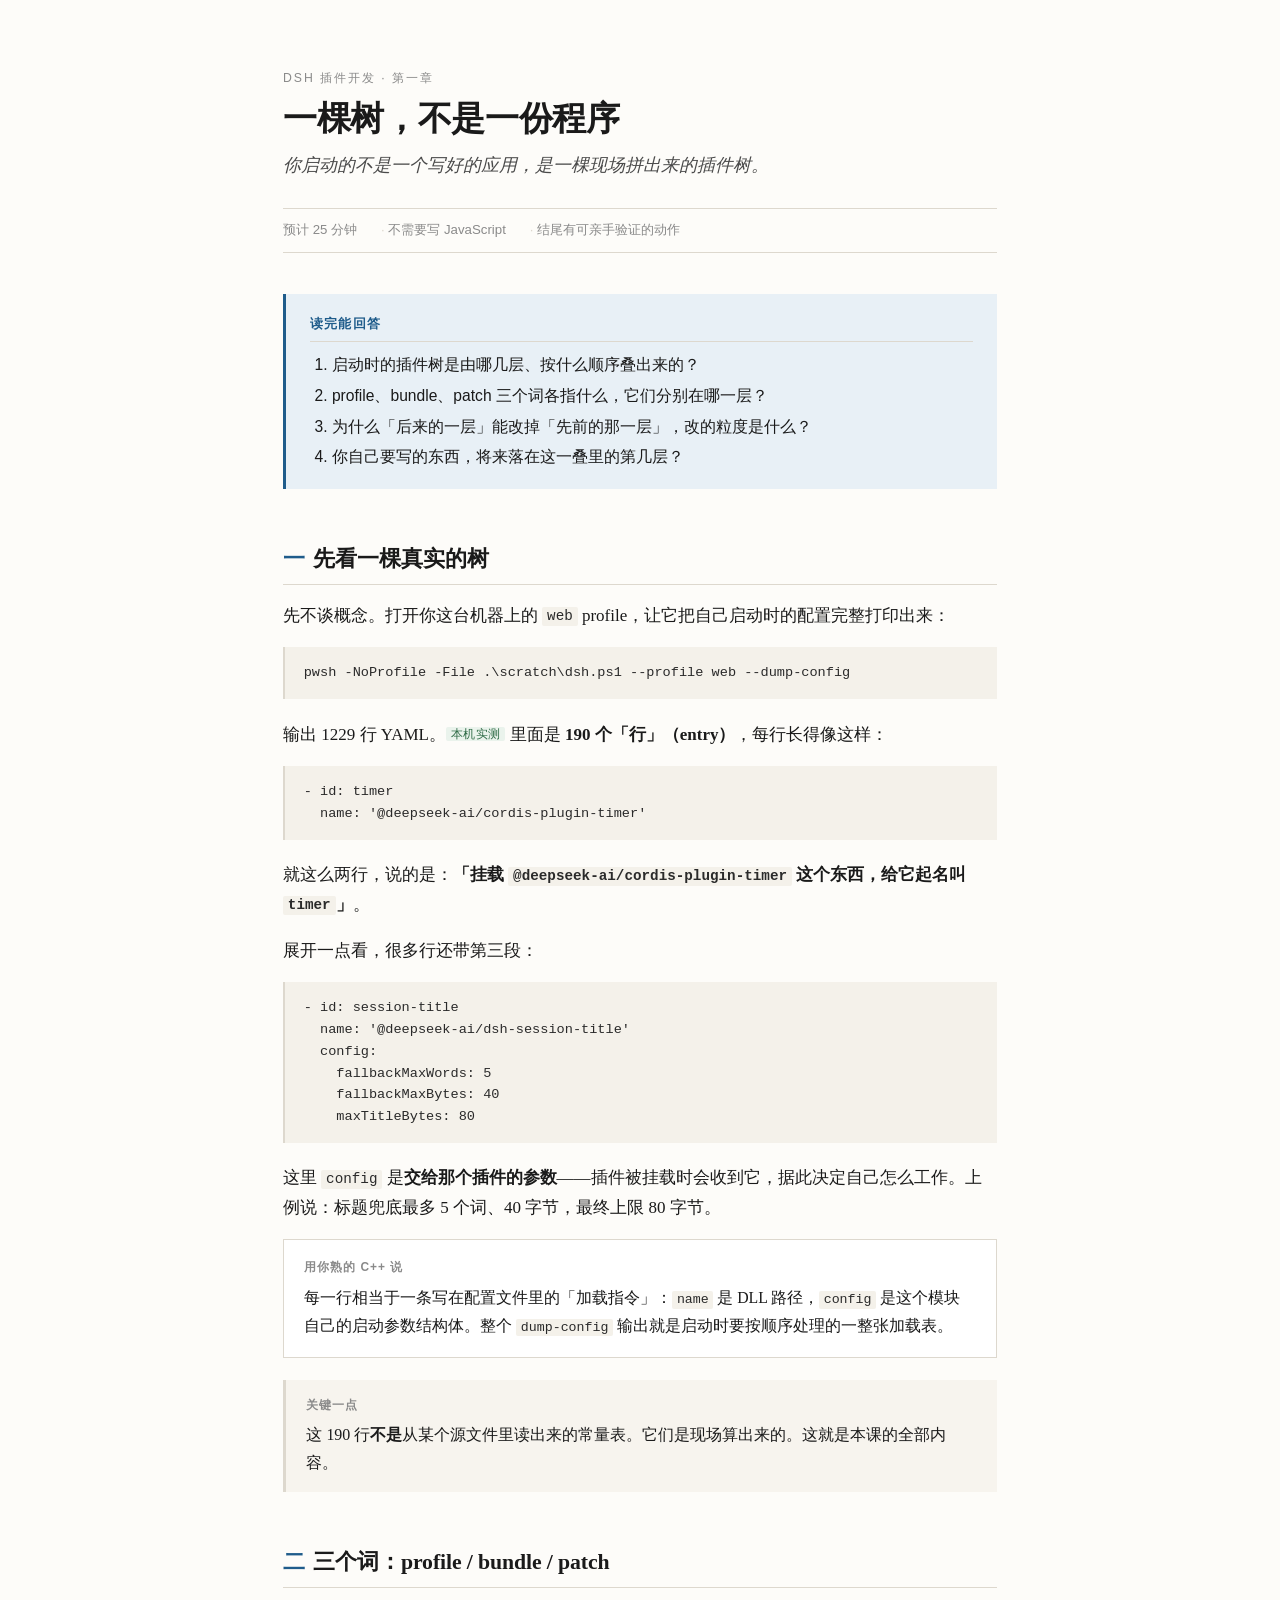
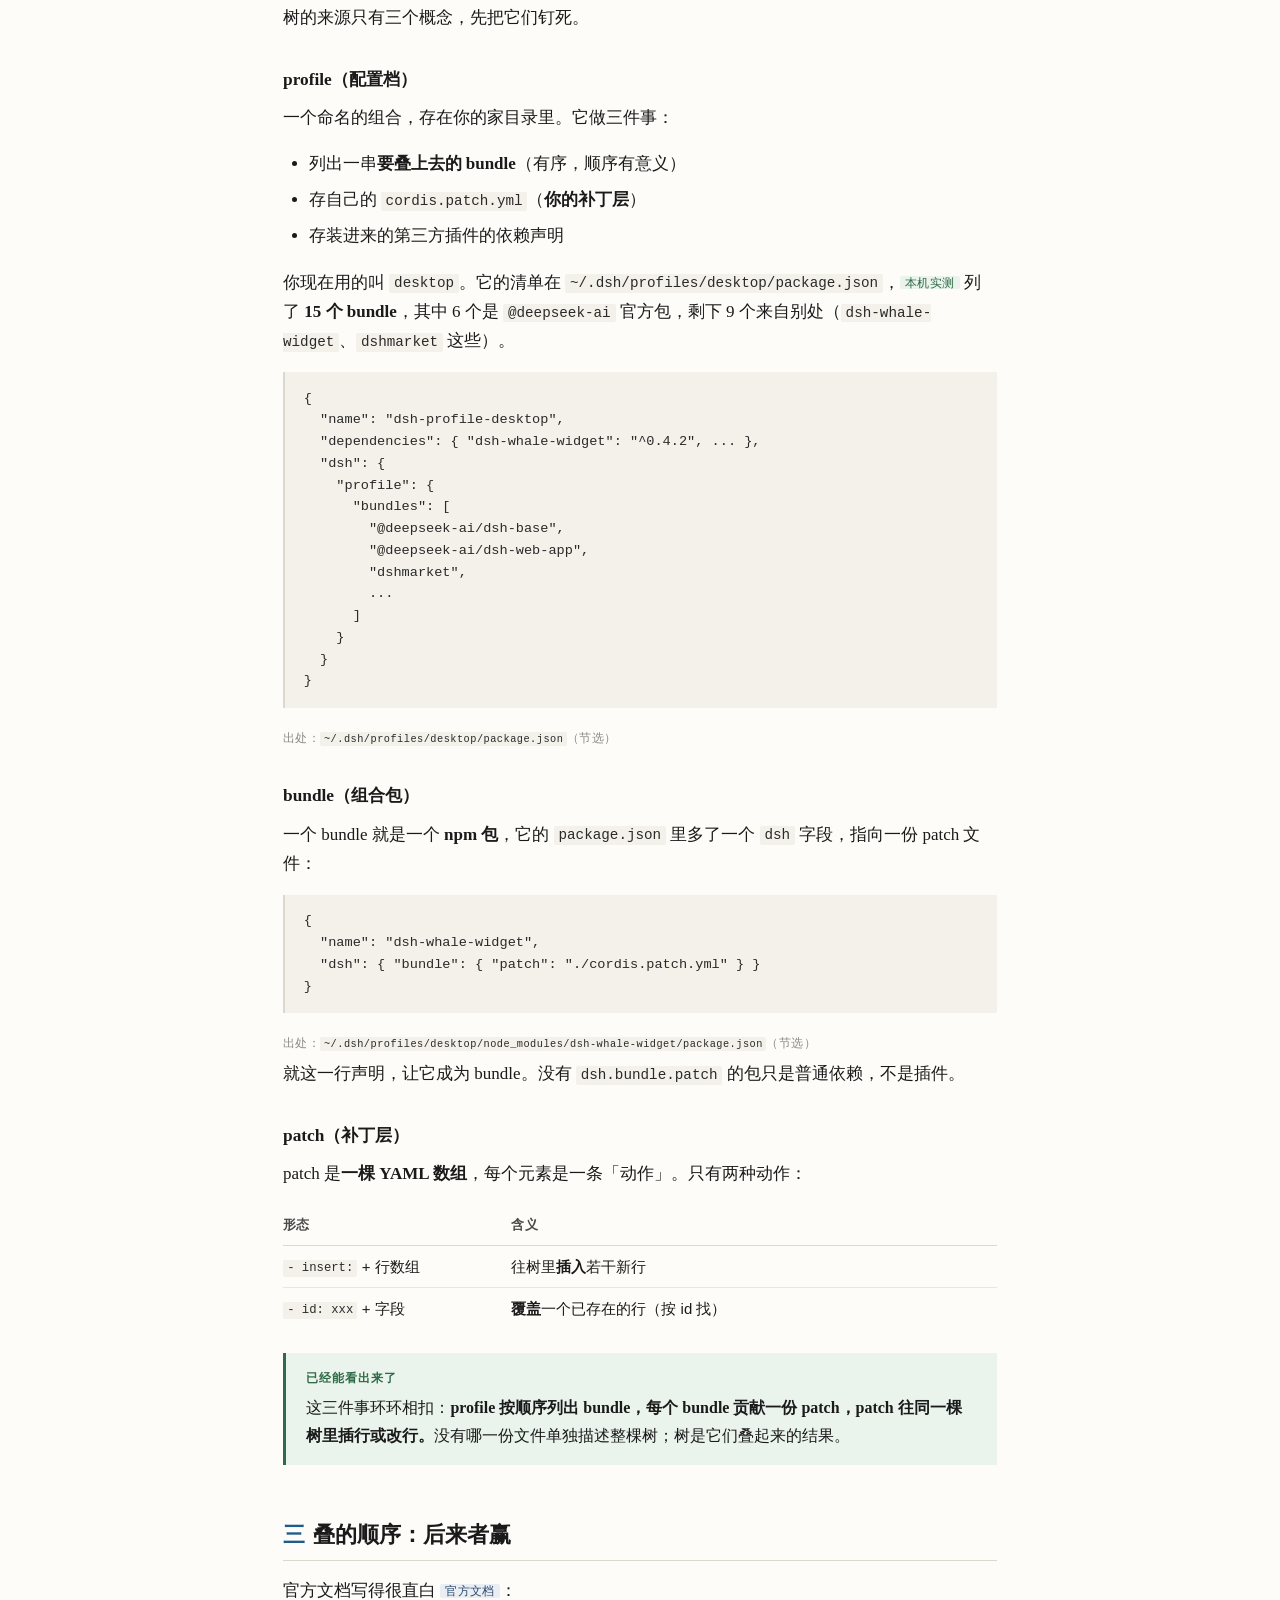
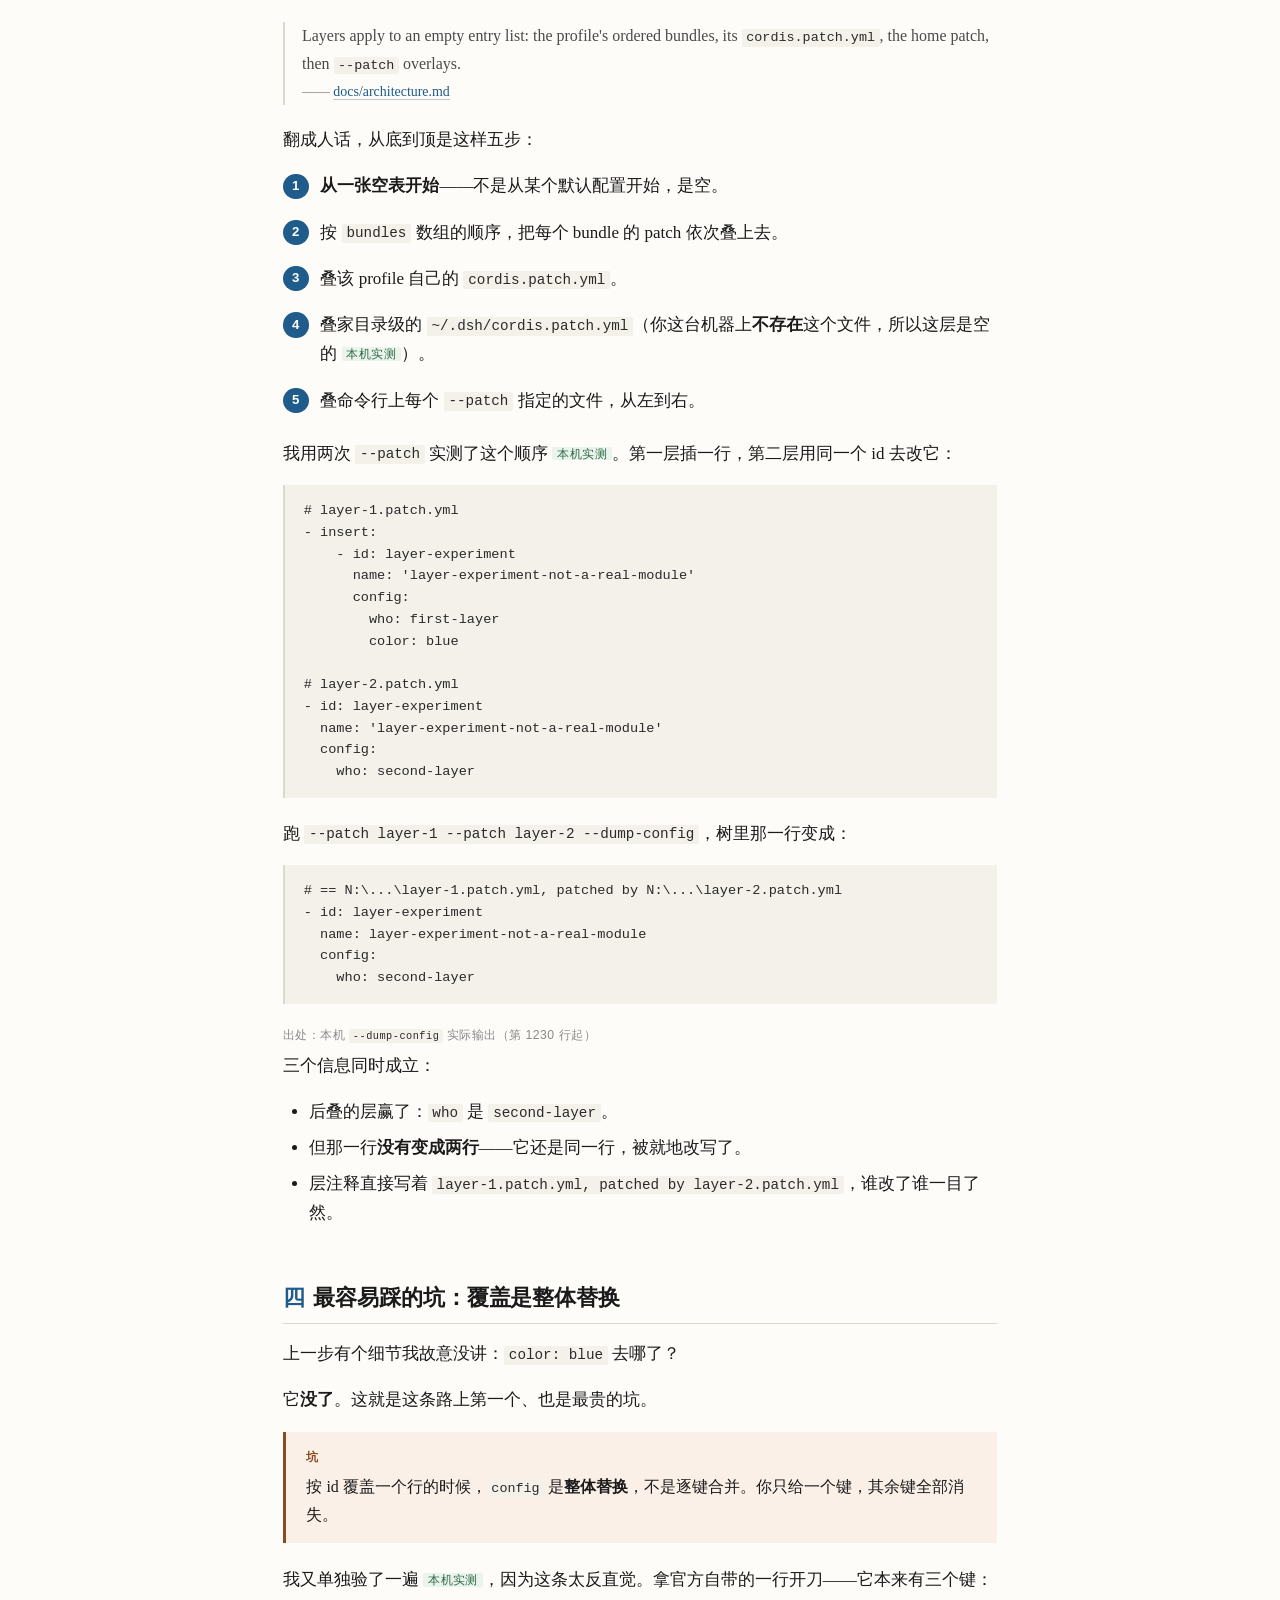
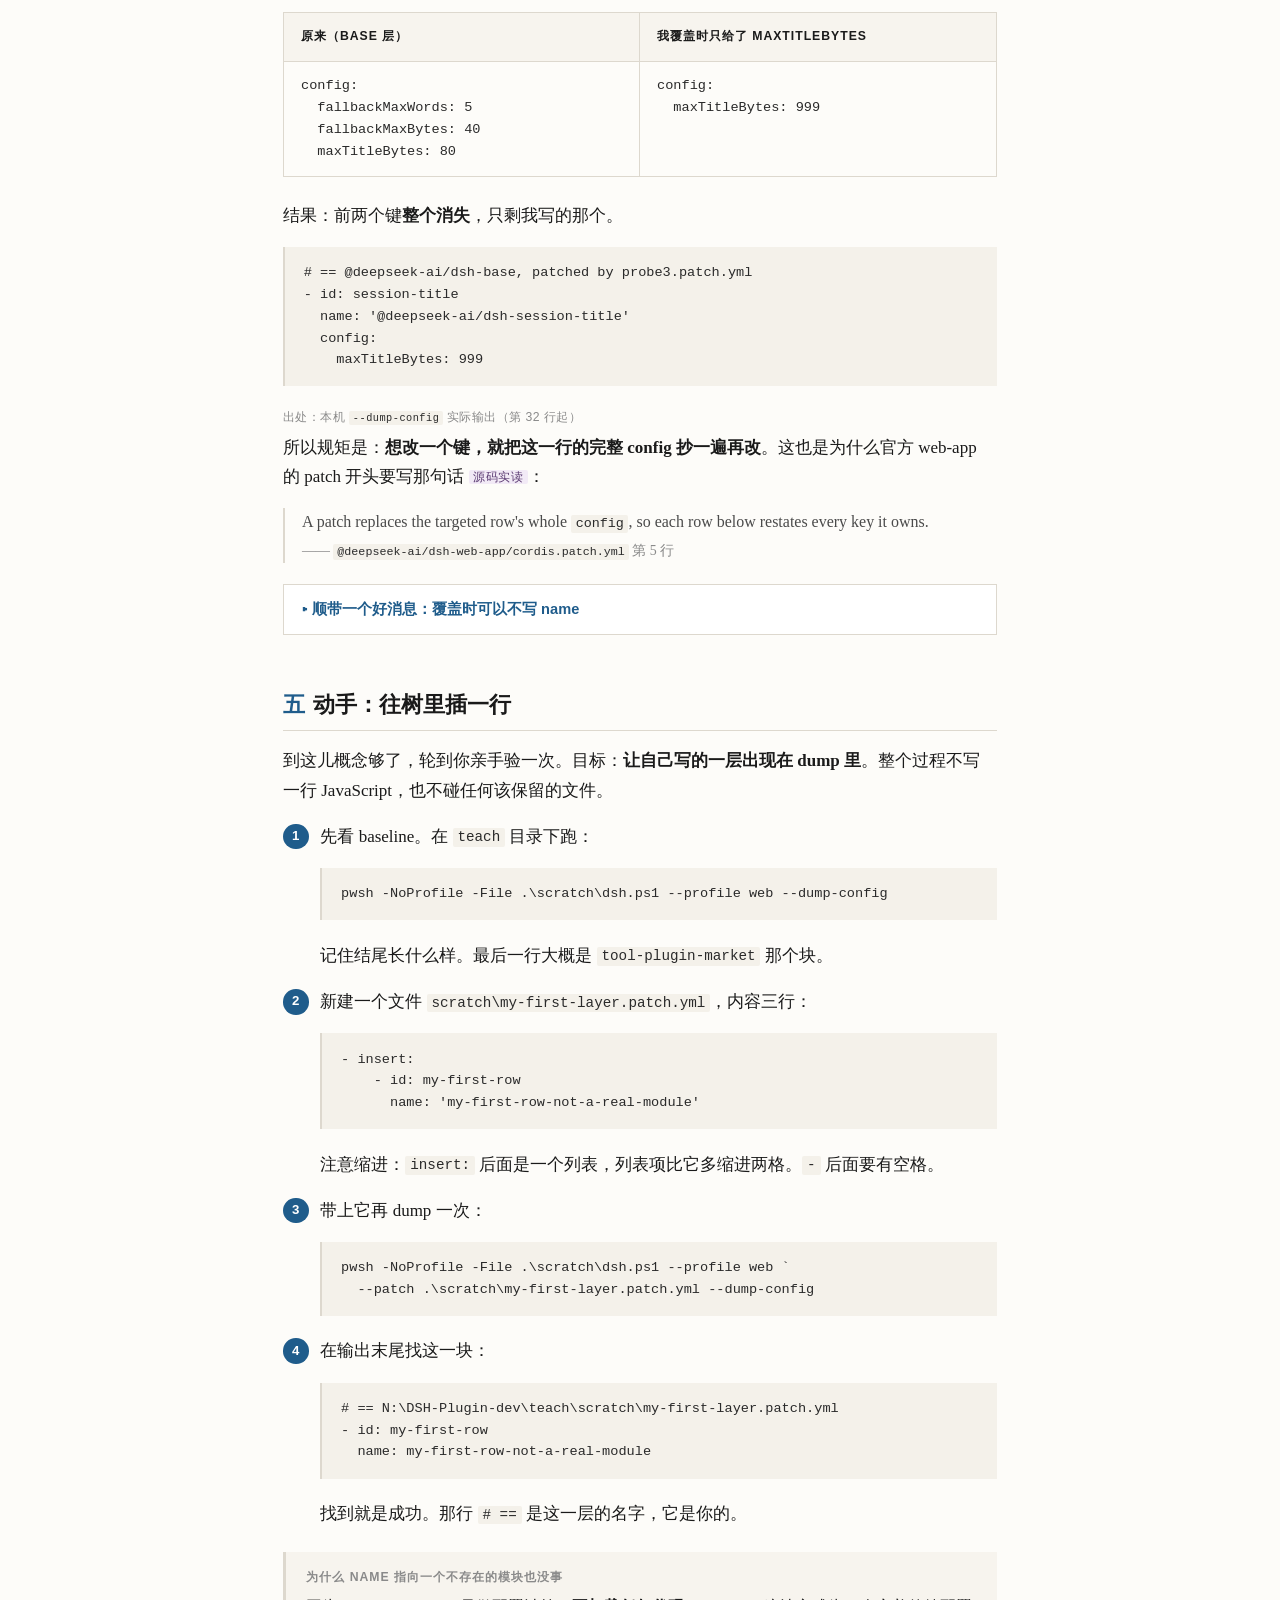
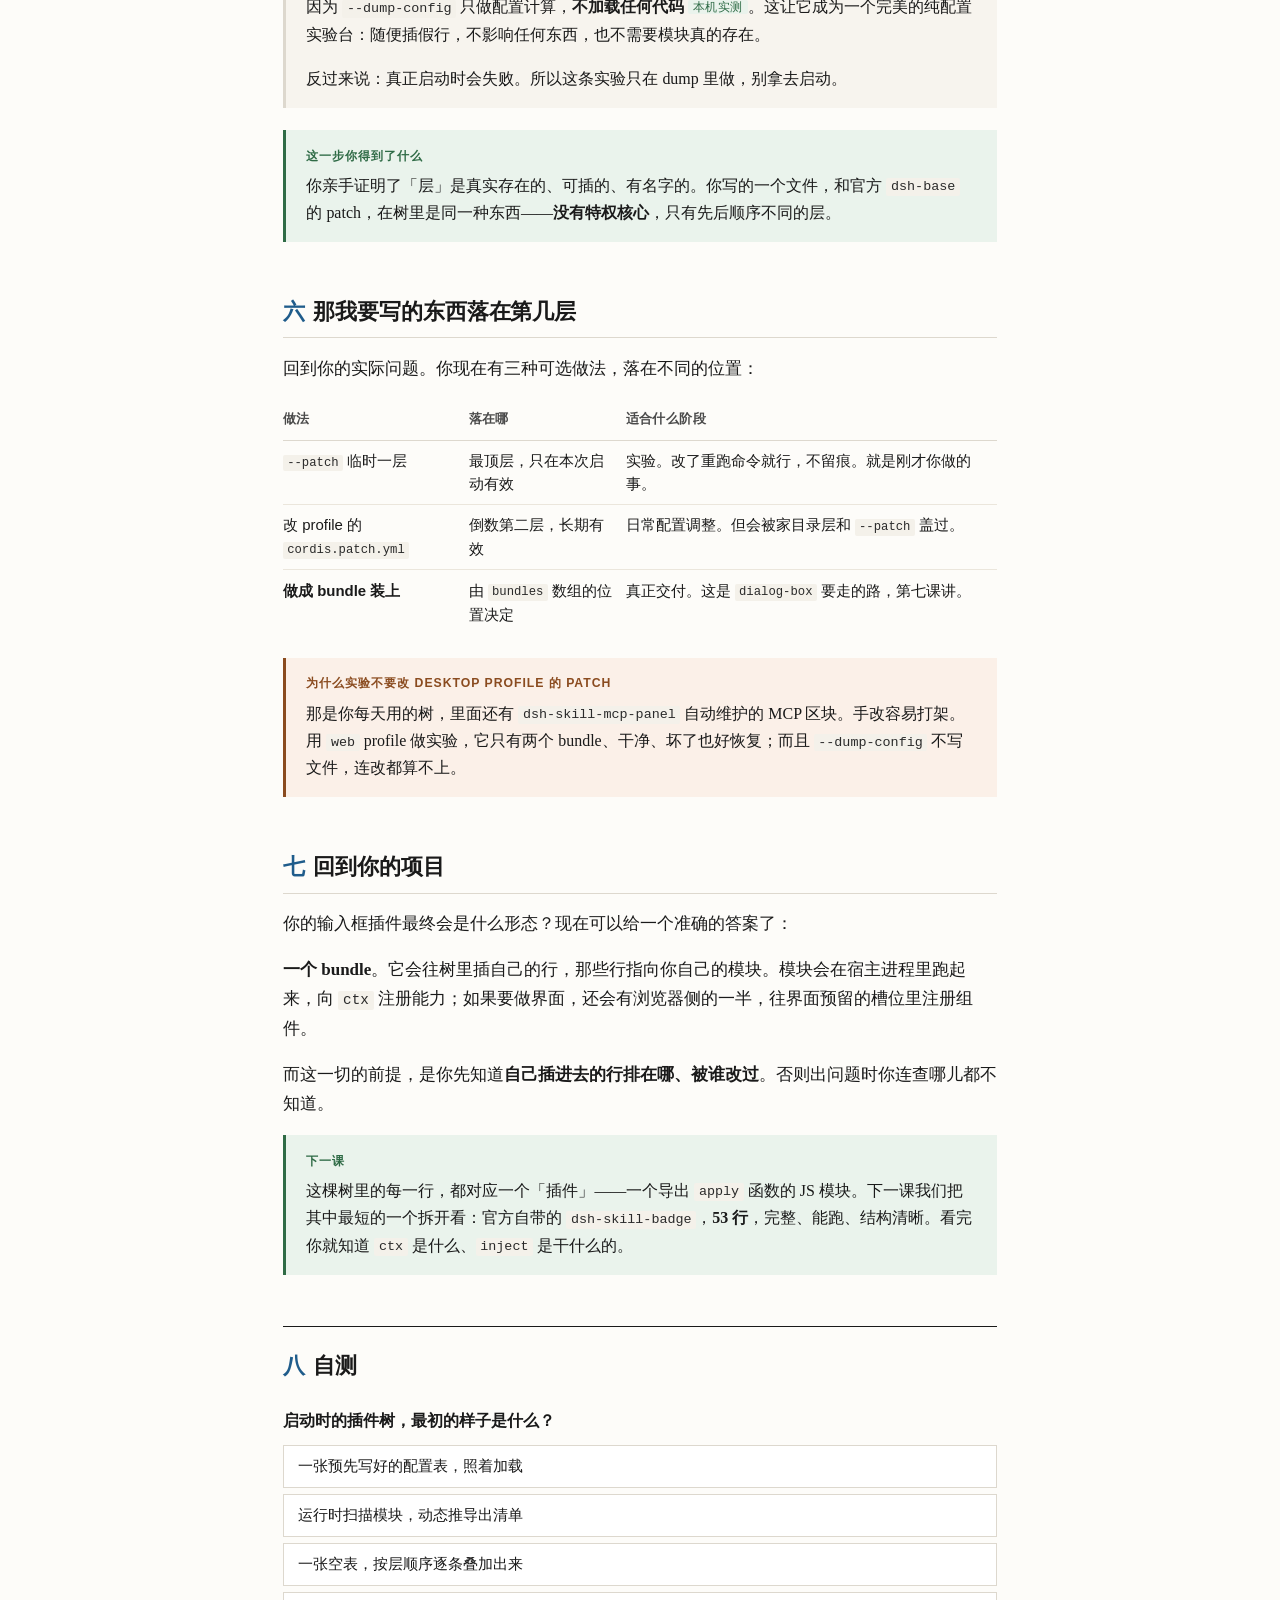
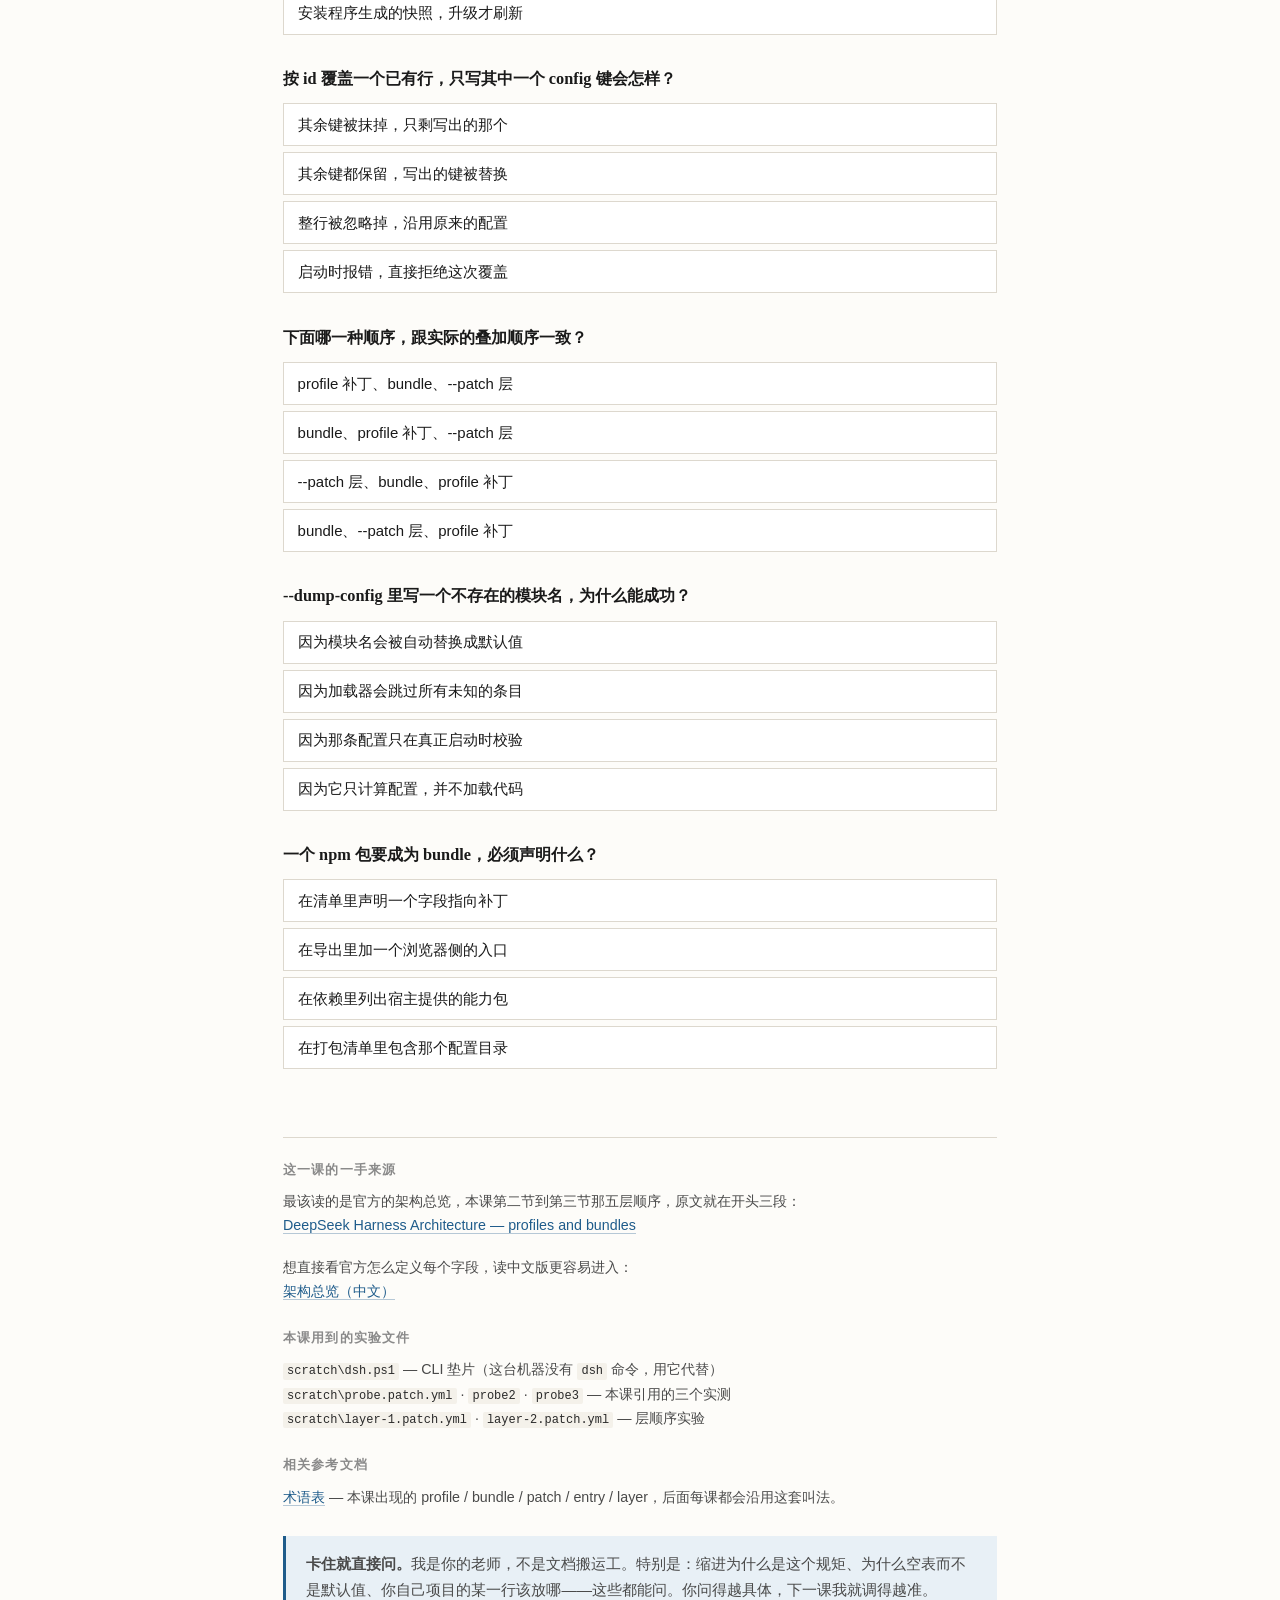
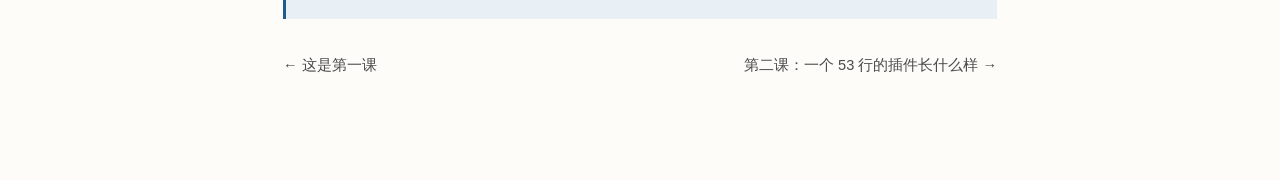
==== lessons/0001-a-tree-not-a-program.html @ 77bff96b "[初始化]: 建立 DSH 插件开发教学课件仓库 - 具体改动 1: 添加课程总览 index.html 与第一课 lessons/0001-a-tree-not-a-program.html - 具" ====
<!DOCTYPE html>
<html lang="zh-CN">
<head>
<meta charset="UTF-8">
<meta name="viewport" content="width=device-width, initial-scale=1.0">
<title>第一课 · 一棵树，不是一份程序</title>
<link rel="stylesheet" href="../assets/course.css">
</head>
<body>

<div class="course-mark">DSH 插件开发 · 第一章</div>
<h1>一棵树，不是一份程序</h1>
<p class="subtitle">你启动的不是一个写好的应用，是一棵现场拼出来的插件树。</p>

<div class="meta-strip">
  <span>预计 25 分钟</span>
  <span>不需要写 JavaScript</span>
  <span>结尾有可亲手验证的动作</span>
</div>

<div class="objectives">
  <h2>读完能回答</h2>
  <ol>
    <li>启动时的插件树是由哪几层、按什么顺序叠出来的？</li>
    <li>profile、bundle、patch 三个词各指什么，它们分别在哪一层？</li>
    <li>为什么「后来的一层」能改掉「先前的那一层」，改的粒度是什么？</li>
    <li>你自己要写的东西，将来落在这一叠里的第几层？</li>
  </ol>
</div>

<h2><span class="num">一</span>先看一棵真实的树</h2>

<p>先不谈概念。打开你这台机器上的 <code>web</code> profile，让它把自己启动时的配置完整打印出来：</p>

<pre><code>pwsh -NoProfile -File .\scratch\dsh.ps1 --profile web --dump-config</code></pre>

<p>输出 1229 行 YAML。<span class="tag tag-test">本机实测</span> 里面是 <strong>190 个「行」（entry）</strong>，每行长得像这样：</p>

<pre><code>- id: timer
  name: '@deepseek-ai/cordis-plugin-timer'</code></pre>

<p>就这么两行，说的是：<strong>「挂载 <code>@deepseek-ai/cordis-plugin-timer</code> 这个东西，给它起名叫 <code>timer</code>」</strong>。</p>

<p>展开一点看，很多行还带第三段：</p>

<pre><code>- id: session-title
  name: '@deepseek-ai/dsh-session-title'
  config:
    fallbackMaxWords: 5
    fallbackMaxBytes: 40
    maxTitleBytes: 80</code></pre>

<p>这里 <code>config</code> 是<strong>交给那个插件的参数</strong>——插件被挂载时会收到它，据此决定自己怎么工作。上例说：标题兜底最多 5 个词、40 字节，最终上限 80 字节。</p>

<div class="analogy">
  <span class="label">用你熟的 C++ 说</span>
  <p>每一行相当于一条写在配置文件里的「加载指令」：<code>name</code> 是 DLL 路径，<code>config</code> 是这个模块自己的启动参数结构体。整个 <code>dump-config</code> 输出就是启动时要按顺序处理的一整张加载表。</p>
</div>

<div class="note">
  <span class="label">关键一点</span>
  <p>这 190 行<strong>不是</strong>从某个源文件里读出来的常量表。它们是现场算出来的。这就是本课的全部内容。</p>
</div>

<h2><span class="num">二</span>三个词：profile / bundle / patch</h2>

<p>树的来源只有三个概念，先把它们钉死。</p>

<h3>profile（配置档）</h3>

<p>一个命名的组合，存在你的家目录里。它做三件事：</p>
<ul>
  <li>列出一串<strong>要叠上去的 bundle</strong>（有序，顺序有意义）</li>
  <li>存自己的 <code>cordis.patch.yml</code>（<strong>你的补丁层</strong>）</li>
  <li>存装进来的第三方插件的依赖声明</li>
</ul>

<p>你现在用的叫 <code>desktop</code>。它的清单在 <code>~/.dsh/profiles/desktop/package.json</code>，<span class="tag tag-test">本机实测</span> 列了 <strong>15 个 bundle</strong>，其中 6 个是 <code>@deepseek-ai</code> 官方包，剩下 9 个来自别处（<code>dsh-whale-widget</code>、<code>dshmarket</code> 这些）。</p>

<pre><code>{
  "name": "dsh-profile-desktop",
  "dependencies": { "dsh-whale-widget": "^0.4.2", ... },
  "dsh": {
    "profile": {
      "bundles": [
        "@deepseek-ai/dsh-base",
        "@deepseek-ai/dsh-web-app",
        "dshmarket",
        ...
      ]
    }
  }
}</code></pre>

<p class="code-label">出处：<code>~/.dsh/profiles/desktop/package.json</code>（节选）</p>

<h3>bundle（组合包）</h3>

<p>一个 bundle 就是一个 <strong>npm 包</strong>，它的 <code>package.json</code> 里多了一个 <code>dsh</code> 字段，指向一份 patch 文件：</p>

<pre><code>{
  "name": "dsh-whale-widget",
  "dsh": { "bundle": { "patch": "./cordis.patch.yml" } }
}</code></pre>

<p class="code-label">出处：<code>~/.dsh/profiles/desktop/node_modules/dsh-whale-widget/package.json</code>（节选）</p>

<p>就这一行声明，让它成为 bundle。没有 <code>dsh.bundle.patch</code> 的包只是普通依赖，不是插件。</p>

<h3>patch（补丁层）</h3>

<p>patch 是<strong>一棵 YAML 数组</strong>，每个元素是一条「动作」。只有两种动作：</p>

<table>
  <thead>
    <tr><th style="width:32%">形态</th><th>含义</th></tr>
  </thead>
  <tbody>
    <tr><td><code>- insert:</code> + 行数组</td><td>往树里<strong>插入</strong>若干新行</td></tr>
    <tr><td><code>- id: xxx</code> + 字段</td><td><strong>覆盖</strong>一个已存在的行（按 id 找）</td></tr>
  </tbody>
</table>

<div class="win">
  <span class="label">已经能看出来了</span>
  <p>这三件事环环相扣：<strong>profile 按顺序列出 bundle，每个 bundle 贡献一份 patch，patch 往同一棵树里插行或改行。</strong>没有哪一份文件单独描述整棵树；树是它们叠起来的结果。</p>
</div>

<h2><span class="num">三</span>叠的顺序：后来者赢</h2>

<p>官方文档写得很直白 <span class="tag tag-doc">官方文档</span>：</p>

<blockquote style="margin:0 0 1.2rem;padding-left:1rem;border-left:2px solid var(--rule);color:var(--ink-soft);font-size:0.94rem;">
  Layers apply to an empty entry list: the profile's ordered bundles, its <code>cordis.patch.yml</code>, the home patch, then <code>--patch</code> overlays.<br>
  <span style="font-size:0.82rem;color:var(--ink-faint)">—— <a href="https://github.com/deepseek-ai/deepseek-harness/blob/master/docs/architecture.md">docs/architecture.md</a></span>
</blockquote>

<p>翻成人话，从底到顶是这样五步：</p>

<ol class="action-steps">
  <li><strong>从一张空表开始</strong>——不是从某个默认配置开始，是空。</li>
  <li>按 <code>bundles</code> 数组的顺序，把每个 bundle 的 patch 依次叠上去。</li>
  <li>叠该 profile 自己的 <code>cordis.patch.yml</code>。</li>
  <li>叠家目录级的 <code>~/.dsh/cordis.patch.yml</code>（你这台机器上<strong>不存在</strong>这个文件，所以这层是空的 <span class="tag tag-test">本机实测</span>）。</li>
  <li>叠命令行上每个 <code>--patch</code> 指定的文件，从左到右。</li>
</ol>

<p>我用两次 <code>--patch</code> 实测了这个顺序 <span class="tag tag-test">本机实测</span>。第一层插一行，第二层用同一个 id 去改它：</p>

<pre><code># layer-1.patch.yml
- insert:
    - id: layer-experiment
      name: 'layer-experiment-not-a-real-module'
      config:
        who: first-layer
        color: blue

# layer-2.patch.yml
- id: layer-experiment
  name: 'layer-experiment-not-a-real-module'
  config:
    who: second-layer</code></pre>

<p>跑 <code>--patch layer-1 --patch layer-2 --dump-config</code>，树里那一行变成：</p>

<pre><code># == N:\...\layer-1.patch.yml, patched by N:\...\layer-2.patch.yml
- id: layer-experiment
  name: layer-experiment-not-a-real-module
  config:
    who: second-layer</code></pre>

<p class="code-label">出处：本机 <code>--dump-config</code> 实际输出（第 1230 行起）</p>

<p>三个信息同时成立：</p>

<ul>
  <li>后叠的层赢了：<code>who</code> 是 <code>second-layer</code>。</li>
  <li>但那一行<strong>没有变成两行</strong>——它还是同一行，被就地改写了。</li>
  <li>层注释直接写着 <code>layer-1.patch.yml, patched by layer-2.patch.yml</code>，谁改了谁一目了然。</li>
</ul>

<h2><span class="num">四</span>最容易踩的坑：覆盖是整体替换</h2>

<p>上一步有个细节我故意没讲：<code>color: blue</code> 去哪了？</p>

<p>它<strong>没了</strong>。这就是这条路上第一个、也是最贵的坑。</p>

<div class="warn">
  <span class="label">坑</span>
  <p>按 id 覆盖一个行的时候，<code>config</code> 是<strong>整体替换</strong>，不是逐键合并。你只给一个键，其余键全部消失。</p>
</div>

<p>我又单独验了一遍 <span class="tag tag-test">本机实测</span>，因为这条太反直觉。拿官方自带的一行开刀——它本来有三个键：</p>

<div class="before-after">
  <div class="head left">原来（base 层）</div>
  <div class="head">我覆盖时只给了 maxTitleBytes</div>
  <div class="left">
<pre style="margin:0;border:none;background:none;padding:0"><code>config:
  fallbackMaxWords: 5
  fallbackMaxBytes: 40
  maxTitleBytes: 80</code></pre>
  </div>
  <div>
<pre style="margin:0;border:none;background:none;padding:0"><code>config:
  maxTitleBytes: 999</code></pre>
  </div>
</div>

<p>结果：前两个键<strong>整个消失</strong>，只剩我写的那个。</p>

<pre><code># == @deepseek-ai/dsh-base, patched by probe3.patch.yml
- id: session-title
  name: '@deepseek-ai/dsh-session-title'
  config:
    maxTitleBytes: 999</code></pre>

<p class="code-label">出处：本机 <code>--dump-config</code> 实际输出（第 32 行起）</p>

<p>所以规矩是：<strong>想改一个键，就把这一行的完整 config 抄一遍再改</strong>。这也是为什么官方 web-app 的 patch 开头要写那句话 <span class="tag tag-src">源码实读</span>：</p>

<blockquote style="margin:0 0 1.2rem;padding-left:1rem;border-left:2px solid var(--rule);color:var(--ink-soft);font-size:0.94rem;">
  A patch replaces the targeted row's whole <code>config</code>, so each row below restates every key it owns.<br>
  <span style="font-size:0.82rem;color:var(--ink-faint)">—— <code>@deepseek-ai/dsh-web-app/cordis.patch.yml</code> 第 5 行</span>
</blockquote>

<details>
  <summary>顺带一个好消息：覆盖时可以不写 name</summary>
  <p>上面那次覆盖，我故意只写了 <code>id</code> 和 <code>config</code>，没写 <code>name</code>。dump 出来那一行仍然带着原来的 <code>name</code>。<span class="tag tag-test">本机实测</span></p>
  <p>所以覆盖时你只需要交代「改哪个键」，不用重复它是什么模块。但 <code>config</code> 还是要抄全——这两件事不一样。</p>
</details>

<h2><span class="num">五</span>动手：往树里插一行</h2>

<p>到这儿概念够了，轮到你亲手验一次。目标：<strong>让自己写的一层出现在 dump 里</strong>。整个过程不写一行 JavaScript，也不碰任何该保留的文件。</p>

<ol class="action-steps">
  <li>
    <p>先看 baseline。在 <code>teach</code> 目录下跑：</p>
    <pre><code>pwsh -NoProfile -File .\scratch\dsh.ps1 --profile web --dump-config</code></pre>
    <p>记住结尾长什么样。最后一行大概是 <code>tool-plugin-market</code> 那个块。</p>
  </li>
  <li>
    <p>新建一个文件 <code>scratch\my-first-layer.patch.yml</code>，内容三行：</p>
    <pre><code>- insert:
    - id: my-first-row
      name: 'my-first-row-not-a-real-module'</code></pre>
    <p>注意缩进：<code>insert:</code> 后面是一个列表，列表项比它多缩进两格。<code>-</code> 后面要有空格。</p>
  </li>
  <li>
    <p>带上它再 dump 一次：</p>
    <pre><code>pwsh -NoProfile -File .\scratch\dsh.ps1 --profile web `
  --patch .\scratch\my-first-layer.patch.yml --dump-config</code></pre>
  </li>
  <li>
    <p>在输出末尾找这一块：</p>
    <pre><code># == N:\DSH-Plugin-dev\teach\scratch\my-first-layer.patch.yml
- id: my-first-row
  name: my-first-row-not-a-real-module</code></pre>
    <p>找到就是成功。那行 <code># ==</code> 是这一层的名字，它是你的。</p>
  </li>
</ol>

<div class="note">
  <span class="label">为什么 name 指向一个不存在的模块也没事</span>
  <p>因为 <code>--dump-config</code> 只做配置计算，<strong>不加载任何代码</strong> <span class="tag tag-test">本机实测</span>。这让它成为一个完美的纯配置实验台：随便插假行，不影响任何东西，也不需要模块真的存在。</p>
  <p>反过来说：真正启动时会失败。所以这条实验只在 dump 里做，别拿去启动。</p>
</div>

<div class="win">
  <span class="label">这一步你得到了什么</span>
  <p>你亲手证明了「层」是真实存在的、可插的、有名字的。你写的一个文件，和官方 <code>dsh-base</code> 的 patch，在树里是同一种东西——<strong>没有特权核心</strong>，只有先后顺序不同的层。</p>
</div>

<h2><span class="num">六</span>那我要写的东西落在第几层</h2>

<p>回到你的实际问题。你现在有三种可选做法，落在不同的位置：</p>

<table>
  <thead>
    <tr><th style="width:26%">做法</th><th style="width:22%">落在哪</th><th>适合什么阶段</th></tr>
  </thead>
  <tbody>
    <tr>
      <td><code>--patch</code> 临时一层</td>
      <td>最顶层，只在本次启动有效</td>
      <td>实验。改了重跑命令就行，不留痕。就是刚才你做的事。</td>
    </tr>
    <tr>
      <td>改 profile 的 <code>cordis.patch.yml</code></td>
      <td>倒数第二层，长期有效</td>
      <td>日常配置调整。但会被家目录层和 <code>--patch</code> 盖过。</td>
    </tr>
    <tr>
      <td><strong>做成 bundle 装上</strong></td>
      <td>由 <code>bundles</code> 数组的位置决定</td>
      <td>真正交付。这是 <code>dialog-box</code> 要走的路，第七课讲。</td>
    </tr>
  </tbody>
</table>

<div class="warn">
  <span class="label">为什么实验不要改 desktop profile 的 patch</span>
  <p>那是你每天用的树，里面还有 <code>dsh-skill-mcp-panel</code> 自动维护的 MCP 区块。手改容易打架。用 <code>web</code> profile 做实验，它只有两个 bundle、干净、坏了也好恢复；而且 <code>--dump-config</code> 不写文件，连改都算不上。</p>
</div>

<h2><span class="num">七</span>回到你的项目</h2>

<p>你的输入框插件最终会是什么形态？现在可以给一个准确的答案了：</p>

<p><strong>一个 bundle</strong>。它会往树里插自己的行，那些行指向你自己的模块。模块会在宿主进程里跑起来，向 <code>ctx</code> 注册能力；如果要做界面，还会有浏览器侧的一半，往界面预留的槽位里注册组件。</p>

<p>而这一切的前提，是你先知道<strong>自己插进去的行排在哪、被谁改过</strong>。否则出问题时你连查哪儿都不知道。</p>

<div class="win">
  <span class="label">下一课</span>
  <p>这棵树里的每一行，都对应一个「插件」——一个导出 <code>apply</code> 函数的 JS 模块。下一课我们把其中最短的一个拆开看：官方自带的 <code>dsh-skill-badge</code>，<strong>53 行</strong>，完整、能跑、结构清晰。看完你就知道 <code>ctx</code> 是什么、<code>inject</code> 是干什么的。</p>
</div>

<div class="quiz">
  <h2><span class="num">八</span>自测</h2>

  <div class="quiz-item" data-correct="2" data-why="树从一张空表开始，由 bundles 依次叠加、再叠 profile 的 patch、再叠 --patch 得到。没有任何一份文件单独描述整棵树——这正是「一切皆插件」的实现方式。">
    <div class="quiz-q">启动时的插件树，最初的样子是什么？</div>
    <ul class="quiz-options">
      <li>一张预先写好的配置表，照着加载</li>
      <li>运行时扫描模块，动态推导出清单</li>
      <li>一张空表，按层顺序逐条叠加出来</li>
      <li>安装程序生成的快照，升级才刷新</li>
    </ul>
    <div class="quiz-feedback"></div>
  </div>

  <div class="quiz-item" data-correct="0" data-why="按 id 覆盖时 config 是整体替换。只写一个键，其余键会被抹掉。所以改一个键也要把这一行的 config 抄全。">
    <div class="quiz-q">按 id 覆盖一个已有行，只写其中一个 config 键会怎样？</div>
    <ul class="quiz-options">
      <li>其余键被抹掉，只剩写出的那个</li>
      <li>其余键都保留，写出的键被替换</li>
      <li>整行被忽略掉，沿用原来的配置</li>
      <li>启动时报错，直接拒绝这次覆盖</li>
    </ul>
    <div class="quiz-feedback"></div>
  </div>

  <div class="quiz-item" data-correct="1" data-why="五层从底到顶是：空表 → 每个 bundle 的 patch（按 bundles 数组顺序）→ profile 自己的 cordis.patch.yml → 家目录级 patch → 每个 --patch。后来者赢。">
    <div class="quiz-q">下面哪一种顺序，跟实际的叠加顺序一致？</div>
    <ul class="quiz-options">
      <li>profile 补丁、bundle、--patch 层</li>
      <li>bundle、profile 补丁、--patch 层</li>
      <li>--patch 层、bundle、profile 补丁</li>
      <li>bundle、--patch 层、profile 补丁</li>
    </ul>
    <div class="quiz-feedback"></div>
  </div>

  <div class="quiz-item" data-correct="3" data-why="dump-config 只做配置计算，不加载代码，所以 name 指向不存在的模块也能打印出树。这让它成为纯配置实验台，但也意味着 dump 成功不等于能启动。">
    <div class="quiz-q">--dump-config 里写一个不存在的模块名，为什么能成功？</div>
    <ul class="quiz-options">
      <li>因为模块名会被自动替换成默认值</li>
      <li>因为加载器会跳过所有未知的条目</li>
      <li>因为那条配置只在真正启动时校验</li>
      <li>因为它只计算配置，并不加载代码</li>
    </ul>
    <div class="quiz-feedback"></div>
  </div>

  <div class="quiz-item" data-correct="1" data-why="一个包要成为 bundle，得在 package.json 里用 dsh.bundle.patch 指向自己的补丁文件。只有这一条声明让它进入组合包体系；没有这个字段就只是普通依赖。">
    <div class="quiz-q">一个 npm 包要成为 bundle，必须声明什么？</div>
    <ul class="quiz-options">
      <li>在清单里声明一个字段指向补丁</li>
      <li>在导出里加一个浏览器侧的入口</li>
      <li>在依赖里列出宿主提供的能力包</li>
      <li>在打包清单里包含那个配置目录</li>
    </ul>
    <div class="quiz-feedback"></div>
  </div>

  <div class="quiz-score"></div>
</div>

<div class="lesson-footer">
  <h3>这一课的一手来源</h3>
  <p>
    最该读的是官方的架构总览，本课第二节到第三节那五层顺序，原文就在开头三段：<br>
    <a href="https://github.com/deepseek-ai/deepseek-harness/blob/master/docs/architecture.md">DeepSeek Harness Architecture — profiles and bundles</a>
  </p>
  <p>
    想直接看官方怎么定义每个字段，读中文版更容易进入：<br>
    <a href="https://github.com/deepseek-ai/deepseek-harness/blob/master/docs/architecture.zh.md">架构总览（中文）</a>
  </p>

  <h3>本课用到的实验文件</h3>
  <p>
    <code>scratch\dsh.ps1</code> — CLI 垫片（这台机器没有 <code>dsh</code> 命令，用它代替）<br>
    <code>scratch\probe.patch.yml</code> · <code>probe2</code> · <code>probe3</code> — 本课引用的三个实测<br>
    <code>scratch\layer-1.patch.yml</code> · <code>layer-2.patch.yml</code> — 层顺序实验
  </p>

  <h3>相关参考文档</h3>
  <p><a href="../reference/glossary.html">术语表</a> — 本课出现的 profile / bundle / patch / entry / layer，后面每课都会沿用这套叫法。</p>

  <div class="ask-teacher">
    <p><strong>卡住就直接问。</strong>我是你的老师，不是文档搬运工。特别是：缩进为什么是这个规矩、为什么空表而不是默认值、你自己项目的某一行该放哪——这些都能问。你问得越具体，下一课我就调得越准。</p>
  </div>

  <div class="lesson-nav">
    <span>← 这是第一课</span>
    <span>第二课：一个 53 行的插件长什么样 →</span>
  </div>
</div>

<script src="../assets/quiz.js"></script>
</body>
</html>
---- assets/course.css ----
/* ============================================================
   昼 · 教学课件共享样式表
   所有 lessons/*.html 与 reference/*.html 都链接这一份。
   设计取向：Tufte 式留白、窄栏、衬线正文、克制的强调色。
   打印友好：A4 宽度下自动收窄、隐藏交互控件。
   ============================================================ */

:root {
  --ink:        #1a1a1a;
  --ink-soft:   #4a4a4a;
  --ink-faint:  #8a8a8a;
  --paper:      #fdfcf9;
  --paper-warm: #f7f4ee;
  --rule:       #ddd8ce;
  --rule-soft:  #ebe6dc;
  --accent:     #1f5c8b;   /* 主强调：链接、标题线 */
  --accent-lt:  #e8f0f6;
  --warn:       #8a4b1f;   /* 警示：坑、推翻的设想 */
  --warn-lt:    #fbf0e8;
  --ok:         #2f6b46;   /* 通过：实测结果 */
  --ok-lt:      #eaf3ec;
  --code-bg:    #f4f1ea;
  --serif:      "Iowan Old Style", "Palatino Linotype", Palatino, "Songti SC",
                "Source Han Serif SC", "Noto Serif CJK SC", Georgia, serif;
  --sans:       "Inter", -apple-system, "Segoe UI", "PingFang SC",
                "Microsoft YaHei", sans-serif;
  --mono:       "SF Mono", "Cascadia Mono", "JetBrains Mono", Consolas,
                "Courier New", monospace;
}

* { box-sizing: border-box; }

html {
  font-size: 17px;
  -webkit-text-size-adjust: 100%;
}

body {
  margin: 0;
  padding: 4rem 2rem 6rem;
  background: var(--paper);
  color: var(--ink);
  font-family: var(--serif);
  line-height: 1.72;
  max-width: 46rem;
  margin-left: auto;
  margin-right: auto;
  text-rendering: optimizeLegibility;
}

/* ---------- 课头 ---------- */

.course-mark {
  font-family: var(--sans);
  font-size: 0.72rem;
  letter-spacing: 0.16em;
  text-transform: uppercase;
  color: var(--ink-faint);
  margin-bottom: 0.5rem;
}

h1 {
  font-size: 2rem;
  line-height: 1.25;
  font-weight: 600;
  margin: 0 0 0.6rem;
  letter-spacing: -0.01em;
}

.subtitle {
  font-size: 1.05rem;
  color: var(--ink-soft);
  font-style: italic;
  margin: 0 0 1.6rem;
}

.meta-strip {
  font-family: var(--sans);
  font-size: 0.78rem;
  color: var(--ink-faint);
  border-top: 1px solid var(--rule);
  border-bottom: 1px solid var(--rule);
  padding: 0.6rem 0;
  margin-bottom: 2.4rem;
  display: flex;
  flex-wrap: wrap;
  gap: 0.4rem 1.4rem;
}

.meta-strip span::before {
  content: "· ";
  color: var(--rule);
}
.meta-strip span:first-child::before { content: ""; }

/* ---------- 目标框：每课开头必有的"读完能回答" ---------- */

.objectives {
  background: var(--accent-lt);
  border-left: 3px solid var(--accent);
  padding: 1.1rem 1.4rem;
  margin: 0 0 2.4rem;
  font-family: var(--sans);
  font-size: 0.92rem;
  line-height: 1.65;
}

.objectives h2 {
  font-family: var(--sans);
  font-size: 0.78rem;
  letter-spacing: 0.1em;
  text-transform: uppercase;
  color: var(--accent);
  margin: 0 0 0.6rem;
  font-weight: 600;
}

.objectives ol { margin: 0; padding-left: 1.3rem; }
.objectives li { margin-bottom: 0.3rem; }
.objectives li:last-child { margin-bottom: 0; }

/* ---------- 正文标题 ---------- */

h2 {
  font-size: 1.28rem;
  font-weight: 600;
  margin: 3rem 0 0.9rem;
  padding-bottom: 0.35rem;
  border-bottom: 1px solid var(--rule);
  letter-spacing: -0.005em;
}

h2 .num {
  font-family: var(--sans);
  color: var(--accent);
  font-weight: 600;
  margin-right: 0.5rem;
}

h3 {
  font-size: 1.02rem;
  font-weight: 600;
  margin: 1.9rem 0 0.5rem;
  color: var(--ink);
}

h4 {
  font-size: 0.92rem;
  font-weight: 600;
  margin: 1.4rem 0 0.4rem;
  color: var(--ink-soft);
  font-family: var(--sans);
}

p { margin: 0 0 1rem; }

a {
  color: var(--accent);
  text-decoration: none;
  border-bottom: 1px solid rgba(31, 92, 139, 0.32);
}
a:hover { border-bottom-color: var(--accent); }

strong { font-weight: 600; }
em { font-style: italic; }

ul, ol { margin: 0 0 1rem; padding-left: 1.5rem; }
li { margin-bottom: 0.4rem; }

/* ---------- 代码 ---------- */

code {
  font-family: var(--mono);
  font-size: 0.84em;
  background: var(--code-bg);
  padding: 0.1em 0.34em;
  border-radius: 2px;
  color: #2a2a2a;
}

pre {
  font-family: var(--mono);
  font-size: 0.8rem;
  line-height: 1.6;
  background: var(--code-bg);
  border-left: 2px solid var(--rule);
  padding: 0.9rem 1.1rem;
  overflow-x: auto;
  margin: 0 0 1.2rem;
}

pre code {
  background: none;
  padding: 0;
  font-size: inherit;
}

/* 代码块上的出处标签 */
.code-label {
  font-family: var(--sans);
  font-size: 0.72rem;
  color: var(--ink-faint);
  letter-spacing: 0.04em;
  margin: 0 0 0.3rem;
  display: block;
}

/* ---------- 依据标签：可读性关键 ---------- */

.tag {
  font-family: var(--sans);
  font-size: 0.68rem;
  letter-spacing: 0.04em;
  padding: 0.08em 0.42em;
  border-radius: 2px;
  vertical-align: 0.1em;
  white-space: nowrap;
  font-weight: 500;
}
.tag-doc  { background: #e9eef5; color: #2c4a6b; }
.tag-test { background: var(--ok-lt); color: var(--ok); }
.tag-src  { background: #f2eaf6; color: #5b3a72; }
.tag-dbox { background: #fdf3e2; color: #7a5218; }
.tag-plan { background: #f0f0f0; color: #666; }

/* ---------- 提示块 ---------- */

.note, .warn, .win {
  padding: 0.9rem 1.2rem;
  margin: 0 0 1.3rem;
  font-size: 0.94rem;
  border-left: 3px solid;
}
.note { background: var(--paper-warm); border-color: var(--rule); }
.warn { background: var(--warn-lt); border-color: var(--warn); }
.win  { background: var(--ok-lt);   border-color: var(--ok); }

.note .label, .warn .label, .win .label {
  font-family: var(--sans);
  font-size: 0.72rem;
  letter-spacing: 0.08em;
  text-transform: uppercase;
  font-weight: 600;
  display: block;
  margin-bottom: 0.3rem;
}
.warn .label { color: var(--warn); }
.win  .label { color: var(--ok); }
.note .label { color: var(--ink-faint); }

.note p:last-child, .warn p:last-child, .win p:last-child { margin-bottom: 0; }

/* ---------- C++ 类比框 ---------- */

.analogy {
  border: 1px solid var(--rule);
  background: #fff;
  padding: 1rem 1.2rem;
  margin: 0 0 1.3rem;
  font-size: 0.93rem;
}
.analogy .label {
  font-family: var(--sans);
  font-size: 0.7rem;
  letter-spacing: 0.08em;
  text-transform: uppercase;
  color: var(--ink-faint);
  display: block;
  margin-bottom: 0.4rem;
  font-weight: 600;
}
.analogy p:last-child { margin-bottom: 0; }

/* ---------- 表格 ---------- */

table {
  width: 100%;
  border-collapse: collapse;
  margin: 0 0 1.4rem;
  font-size: 0.88rem;
  font-family: var(--sans);
}

th {
  text-align: left;
  font-weight: 600;
  font-size: 0.78rem;
  letter-spacing: 0.03em;
  color: var(--ink-soft);
  border-bottom: 1.5px solid var(--rule);
  padding: 0.5rem 0.6rem 0.5rem 0;
  vertical-align: bottom;
}

td {
  padding: 0.5rem 0.6rem 0.5rem 0;
  border-bottom: 1px solid var(--rule-soft);
  vertical-align: top;
  line-height: 1.55;
}

tr:last-child td { border-bottom: none; }

td code, th code { font-size: 0.82em; }

/* ---------- 对照表：推翻的设想 ---------- */

.before-after {
  display: grid;
  grid-template-columns: 1fr 1fr;
  gap: 0;
  border: 1px solid var(--rule);
  margin: 0 0 1.4rem;
  font-size: 0.88rem;
}
.before-after > div { padding: 0.8rem 1rem; }
.before-after .head {
  font-family: var(--sans);
  font-size: 0.72rem;
  letter-spacing: 0.08em;
  text-transform: uppercase;
  font-weight: 600;
  border-bottom: 1px solid var(--rule);
  background: var(--paper-warm);
}
.before-after .left  { border-right: 1px solid var(--rule); }
.before-after .muted { color: var(--ink-faint); text-decoration: line-through; }
.before-after .right { color: var(--ok); }

/* ---------- 可交互：进度/折叠 ---------- */

details {
  border: 1px solid var(--rule);
  padding: 0.7rem 1rem;
  margin: 0 0 1.2rem;
  background: #fff;
}
details summary {
  cursor: pointer;
  font-family: var(--sans);
  font-size: 0.86rem;
  font-weight: 600;
  color: var(--accent);
  list-style: none;
}
details summary::-webkit-details-marker { display: none; }
details summary::before { content: "▸ "; }
details[open] summary::before { content: "▾ "; }
details[open] summary { margin-bottom: 0.7rem; }
details > *:last-child { margin-bottom: 0; }

/* ---------- 自测题 ---------- */

.quiz {
  border-top: 1.5px solid var(--ink);
  margin: 3rem 0 0;
  padding-top: 1.2rem;
}
.quiz h2 { border: none; margin-top: 0; padding-top: 0; }

.quiz-item { margin-bottom: 1.8rem; }

.quiz-q {
  font-weight: 600;
  margin-bottom: 0.6rem;
  font-size: 0.96rem;
}

.quiz-options { list-style: none; padding: 0; margin: 0 0 0.6rem; }

.quiz-options li {
  font-family: var(--sans);
  font-size: 0.88rem;
  border: 1px solid var(--rule);
  padding: 0.45rem 0.8rem;
  margin-bottom: 0.35rem;
  cursor: pointer;
  background: #fff;
  transition: background 0.12s, border-color 0.12s;
  user-select: none;
}
.quiz-options li:hover { border-color: var(--accent); }
.quiz-options li.correct {
  background: var(--ok-lt);
  border-color: var(--ok);
  color: var(--ok);
  font-weight: 600;
}
.quiz-options li.wrong {
  background: var(--warn-lt);
  border-color: var(--warn);
  color: var(--warn);
}
.quiz-options li.reveal { border-color: var(--ok); }
.quiz-options li.locked { cursor: default; }

.quiz-feedback {
  font-family: var(--sans);
  font-size: 0.84rem;
  line-height: 1.6;
  color: var(--ink-soft);
  padding-left: 0.9rem;
  border-left: 2px solid var(--rule);
  display: none;
}
.quiz-feedback.show { display: block; }
.quiz-feedback strong { color: var(--ink); }

.quiz-score {
  font-family: var(--sans);
  font-size: 0.9rem;
  text-align: center;
  padding: 0.8rem;
  background: var(--paper-warm);
  border: 1px solid var(--rule);
  margin-top: 1.5rem;
}

/* ---------- 行动清单 ---------- */

.action-steps {
  counter-reset: step;
  list-style: none;
  padding: 0;
  margin: 0 0 1.4rem;
}
.action-steps > li {
  counter-increment: step;
  position: relative;
  padding-left: 2.2rem;
  margin-bottom: 1rem;
}
.action-steps > li::before {
  content: counter(step);
  position: absolute;
  left: 0;
  top: 0.12rem;
  width: 1.5rem;
  height: 1.5rem;
  background: var(--accent);
  color: #fff;
  font-family: var(--sans);
  font-size: 0.78rem;
  font-weight: 600;
  border-radius: 50%;
  display: flex;
  align-items: center;
  justify-content: center;
}

/* ---------- 课尾 ---------- */

.lesson-footer {
  margin-top: 4rem;
  padding-top: 1.2rem;
  border-top: 1px solid var(--rule);
  font-family: var(--sans);
  font-size: 0.84rem;
  color: var(--ink-soft);
  line-height: 1.7;
}
.lesson-footer h3 {
  font-family: var(--sans);
  font-size: 0.76rem;
  letter-spacing: 0.09em;
  text-transform: uppercase;
  color: var(--ink-faint);
  margin: 1.4rem 0 0.5rem;
  border: none;
}
.lesson-footer h3:first-child { margin-top: 0; }

.ask-teacher {
  background: var(--accent-lt);
  border-left: 3px solid var(--accent);
  padding: 0.9rem 1.2rem;
  margin: 1.6rem 0 0;
  font-size: 0.9rem;
}
.ask-teacher p { margin: 0; }

.lesson-nav {
  display: flex;
  justify-content: space-between;
  gap: 1rem;
  margin-top: 2rem;
  font-family: var(--sans);
  font-size: 0.86rem;
}

/* ---------- 打印 ---------- */

@media print {
  body {
    max-width: none;
    padding: 0;
    font-size: 10.5pt;
    background: #fff;
  }
  .quiz-options li { cursor: default; }
  details { border: none; padding: 0; }
  details summary { display: none; }
  details > * { display: block !important; }
  .lesson-nav, .quiz-score { display: none; }
  h2 { page-break-after: avoid; }
  pre, table, .analogy, .note, .warn, .win { page-break-inside: avoid; }
  a { color: var(--ink); border-bottom: none; }
  a[href^="http"]::after {
    content: " (" attr(href) ")";
    font-size: 0.7em;
    color: var(--ink-faint);
  }
}

@media (max-width: 640px) {
  body { padding: 2rem 1.2rem 4rem; font-size: 16px; }
  h1 { font-size: 1.6rem; }
  .before-after { grid-template-columns: 1fr; }
  .before-after .left { border-right: none; border-bottom: 1px solid var(--rule); }
}
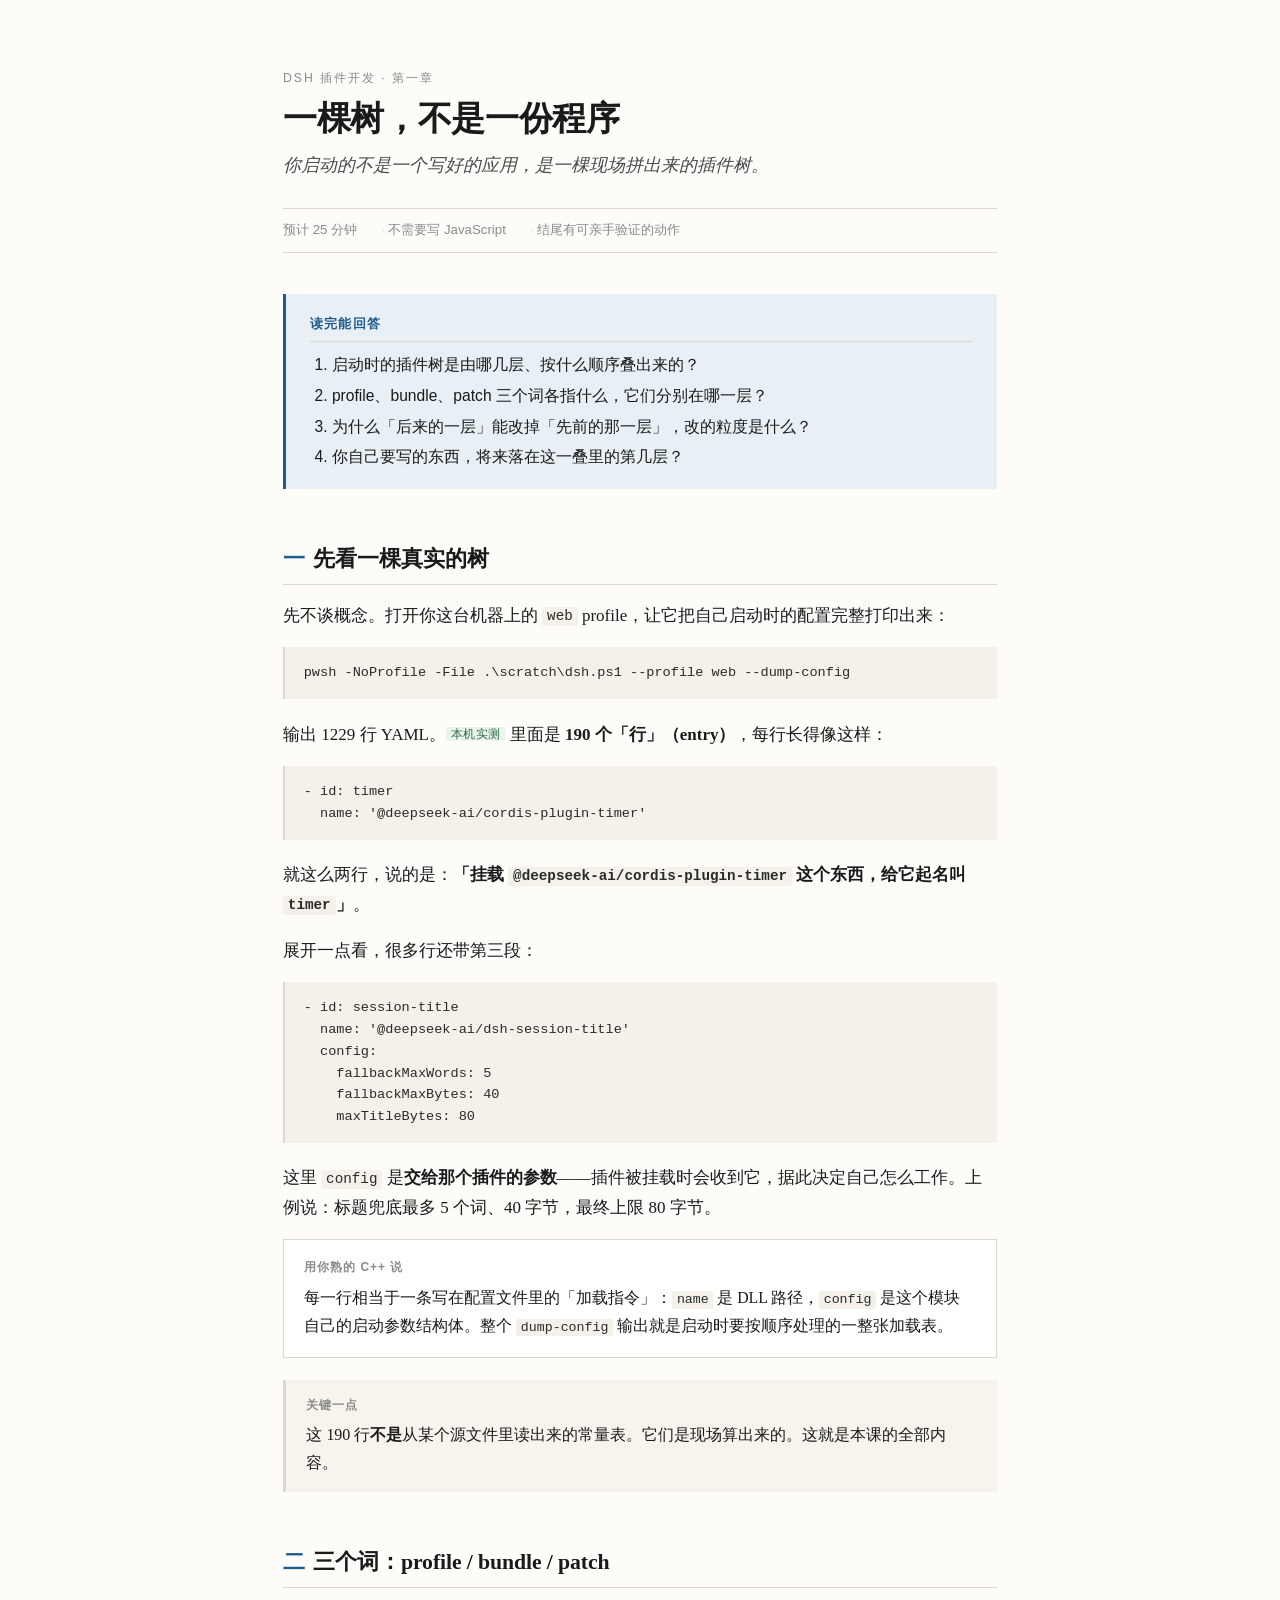
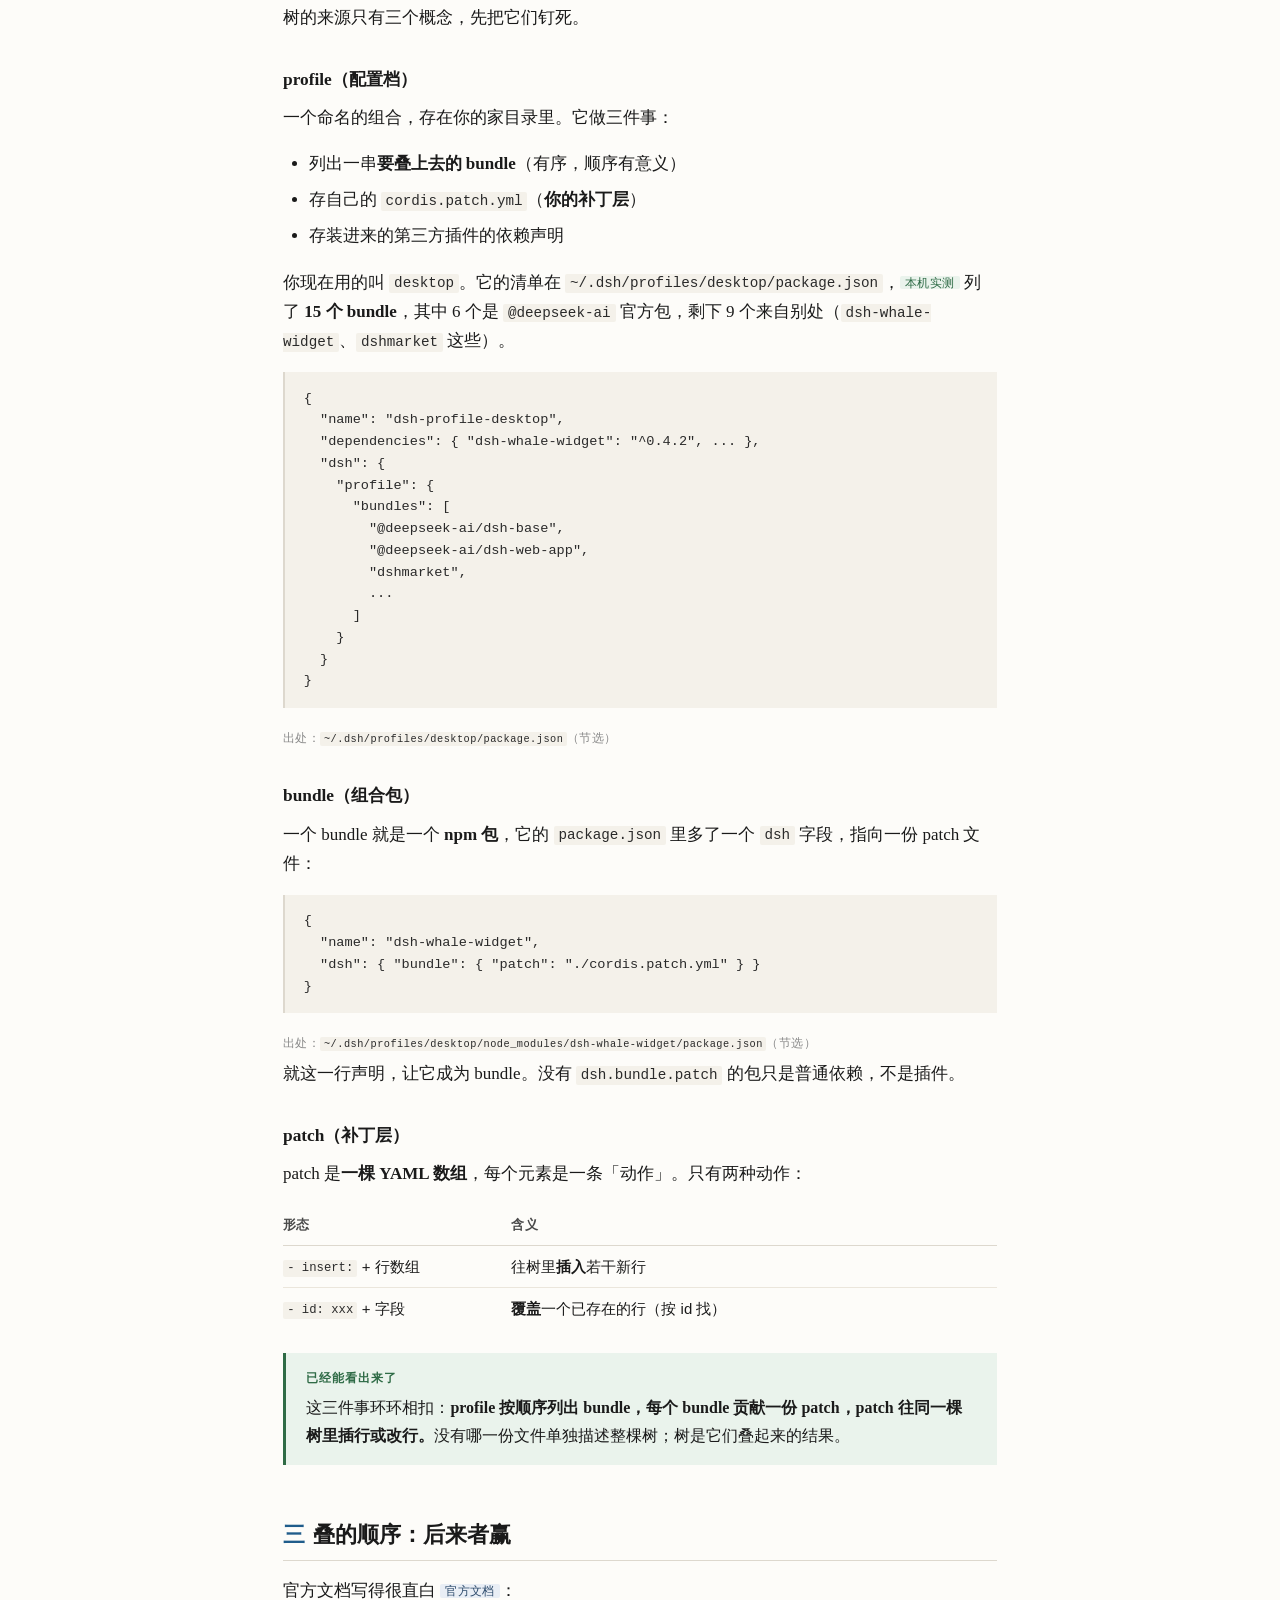
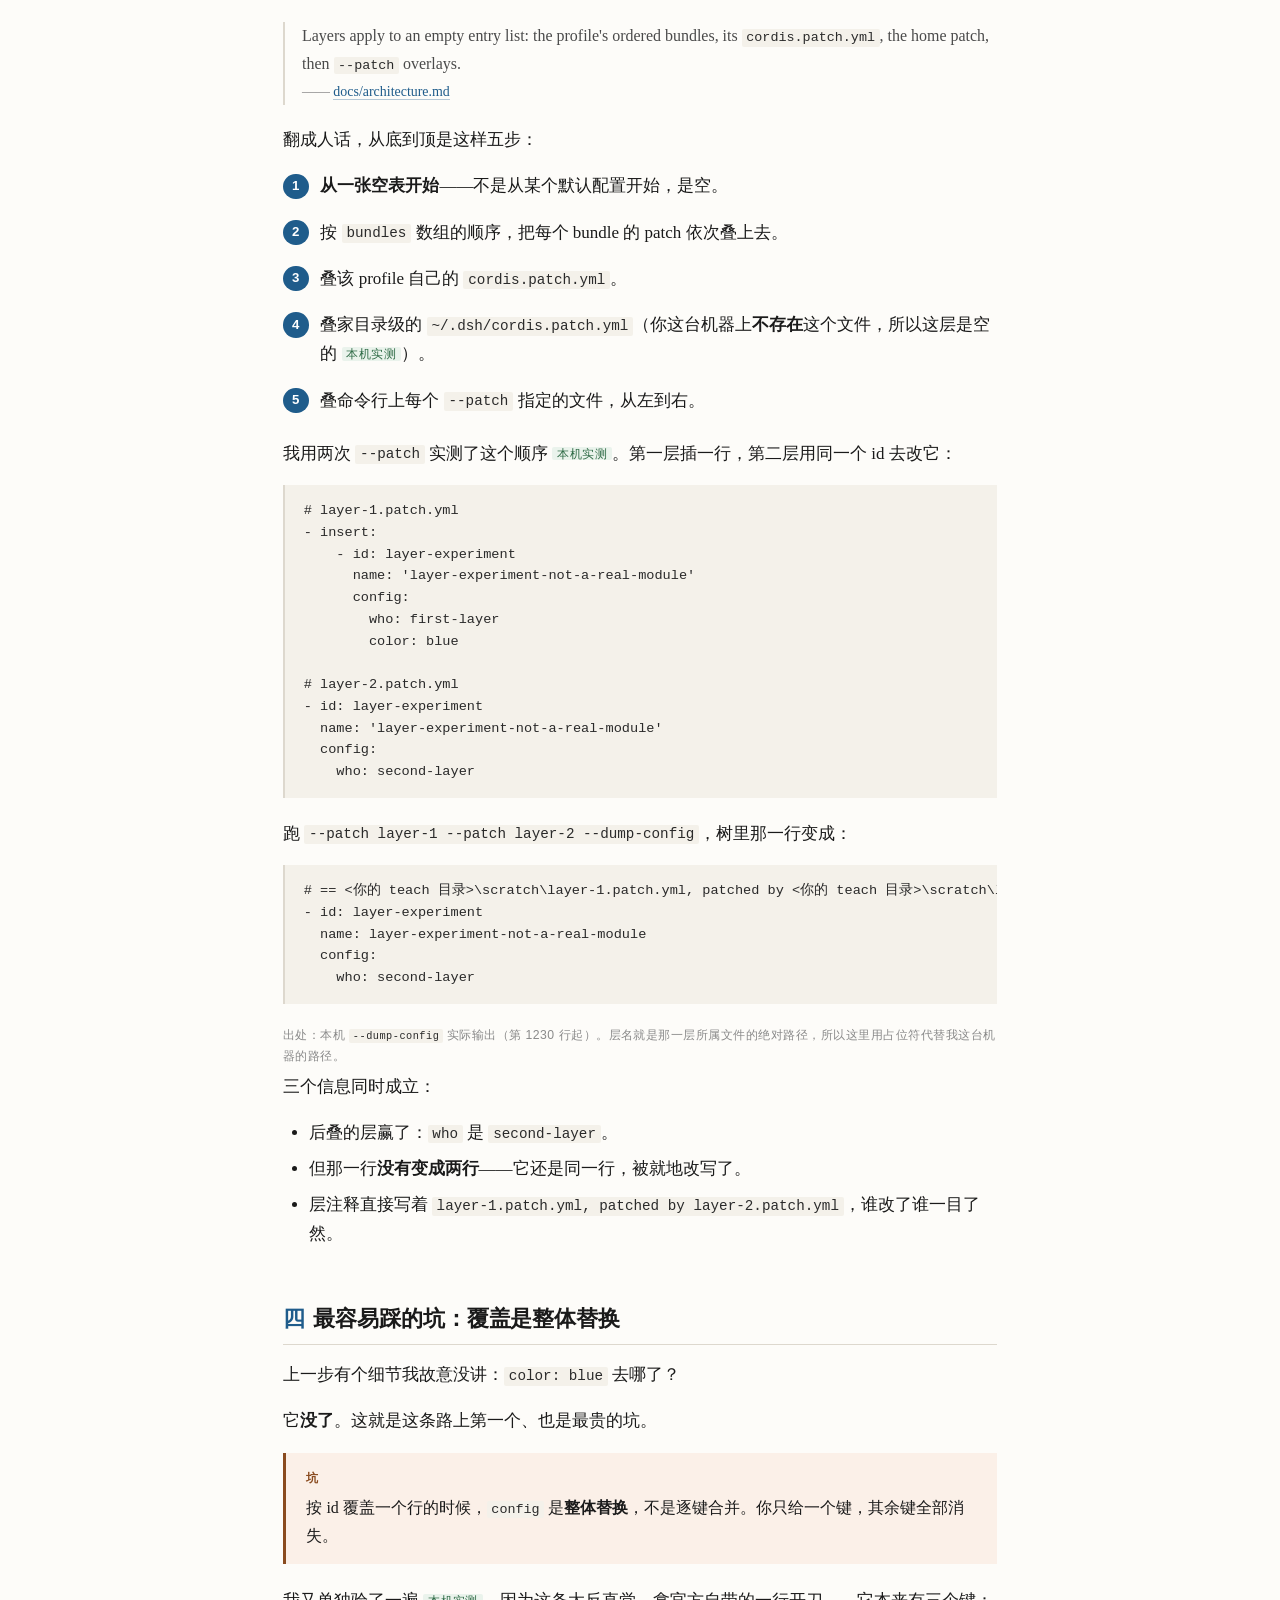
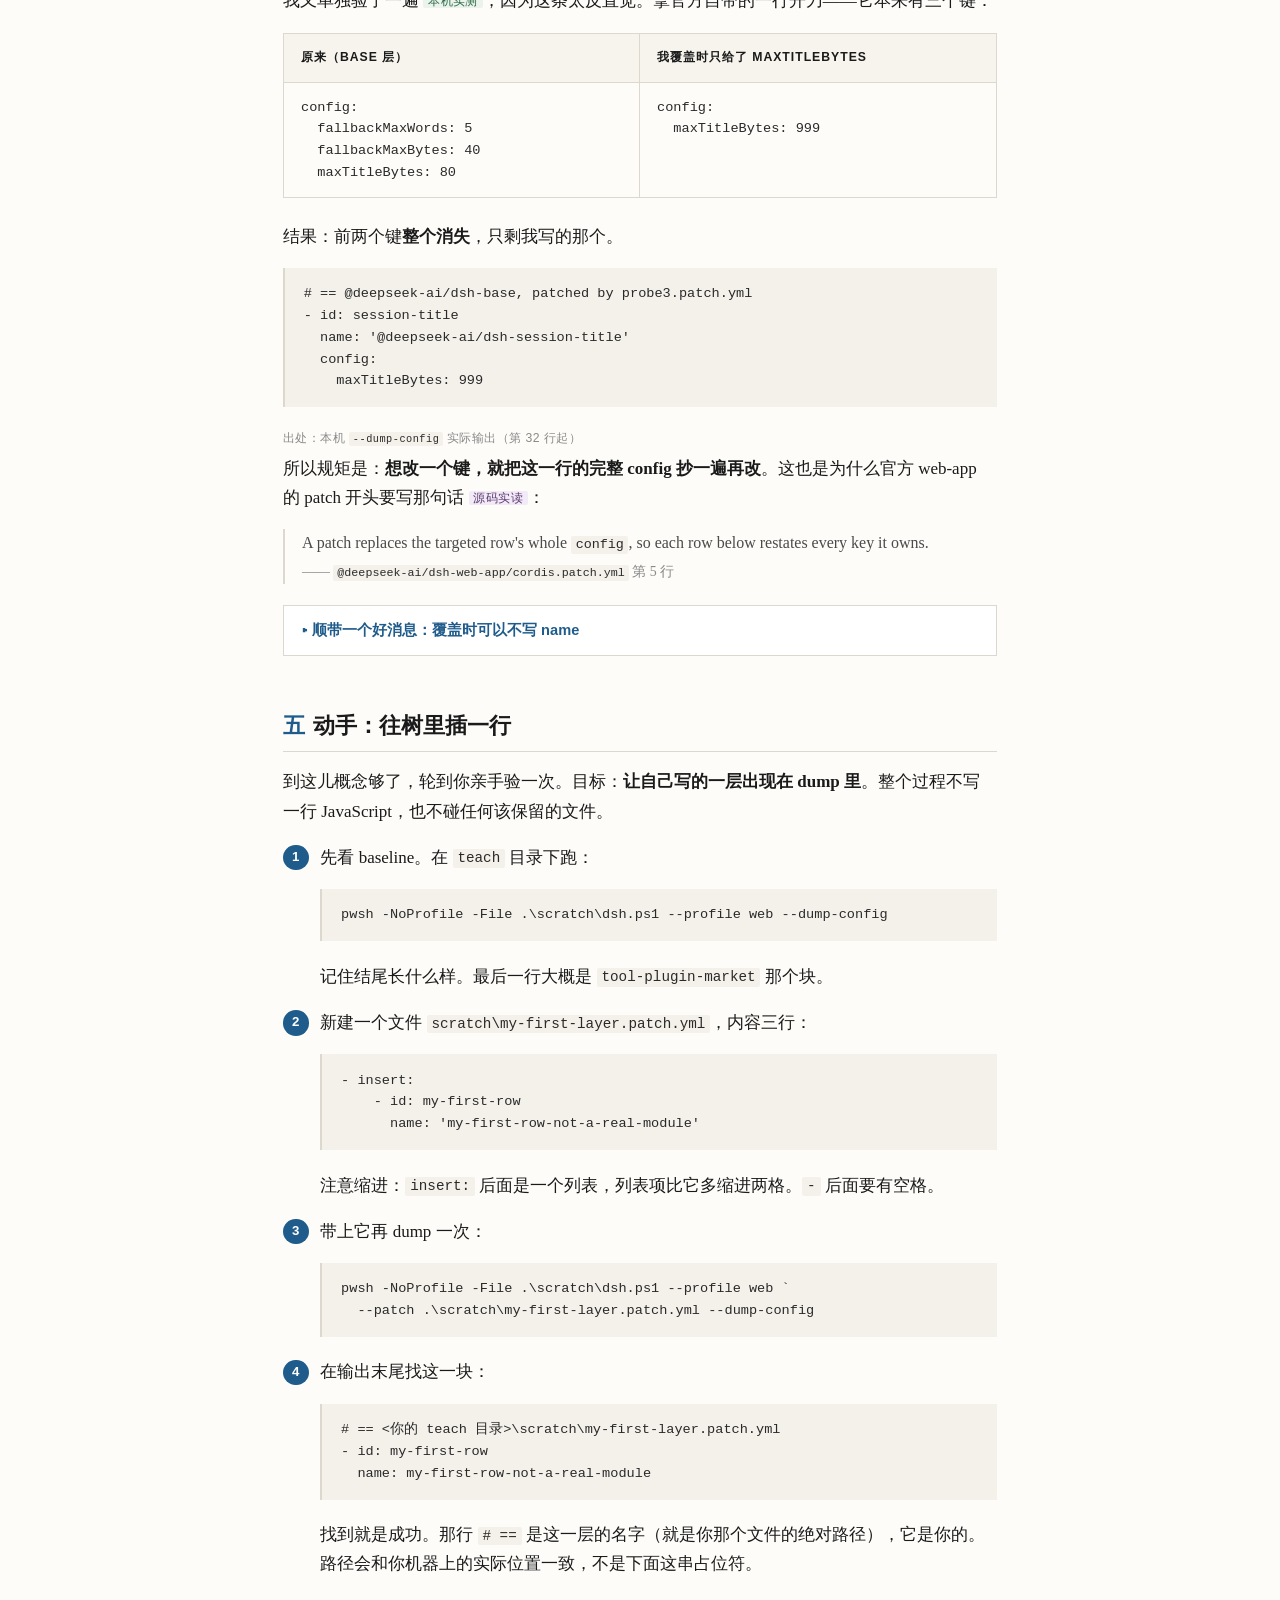
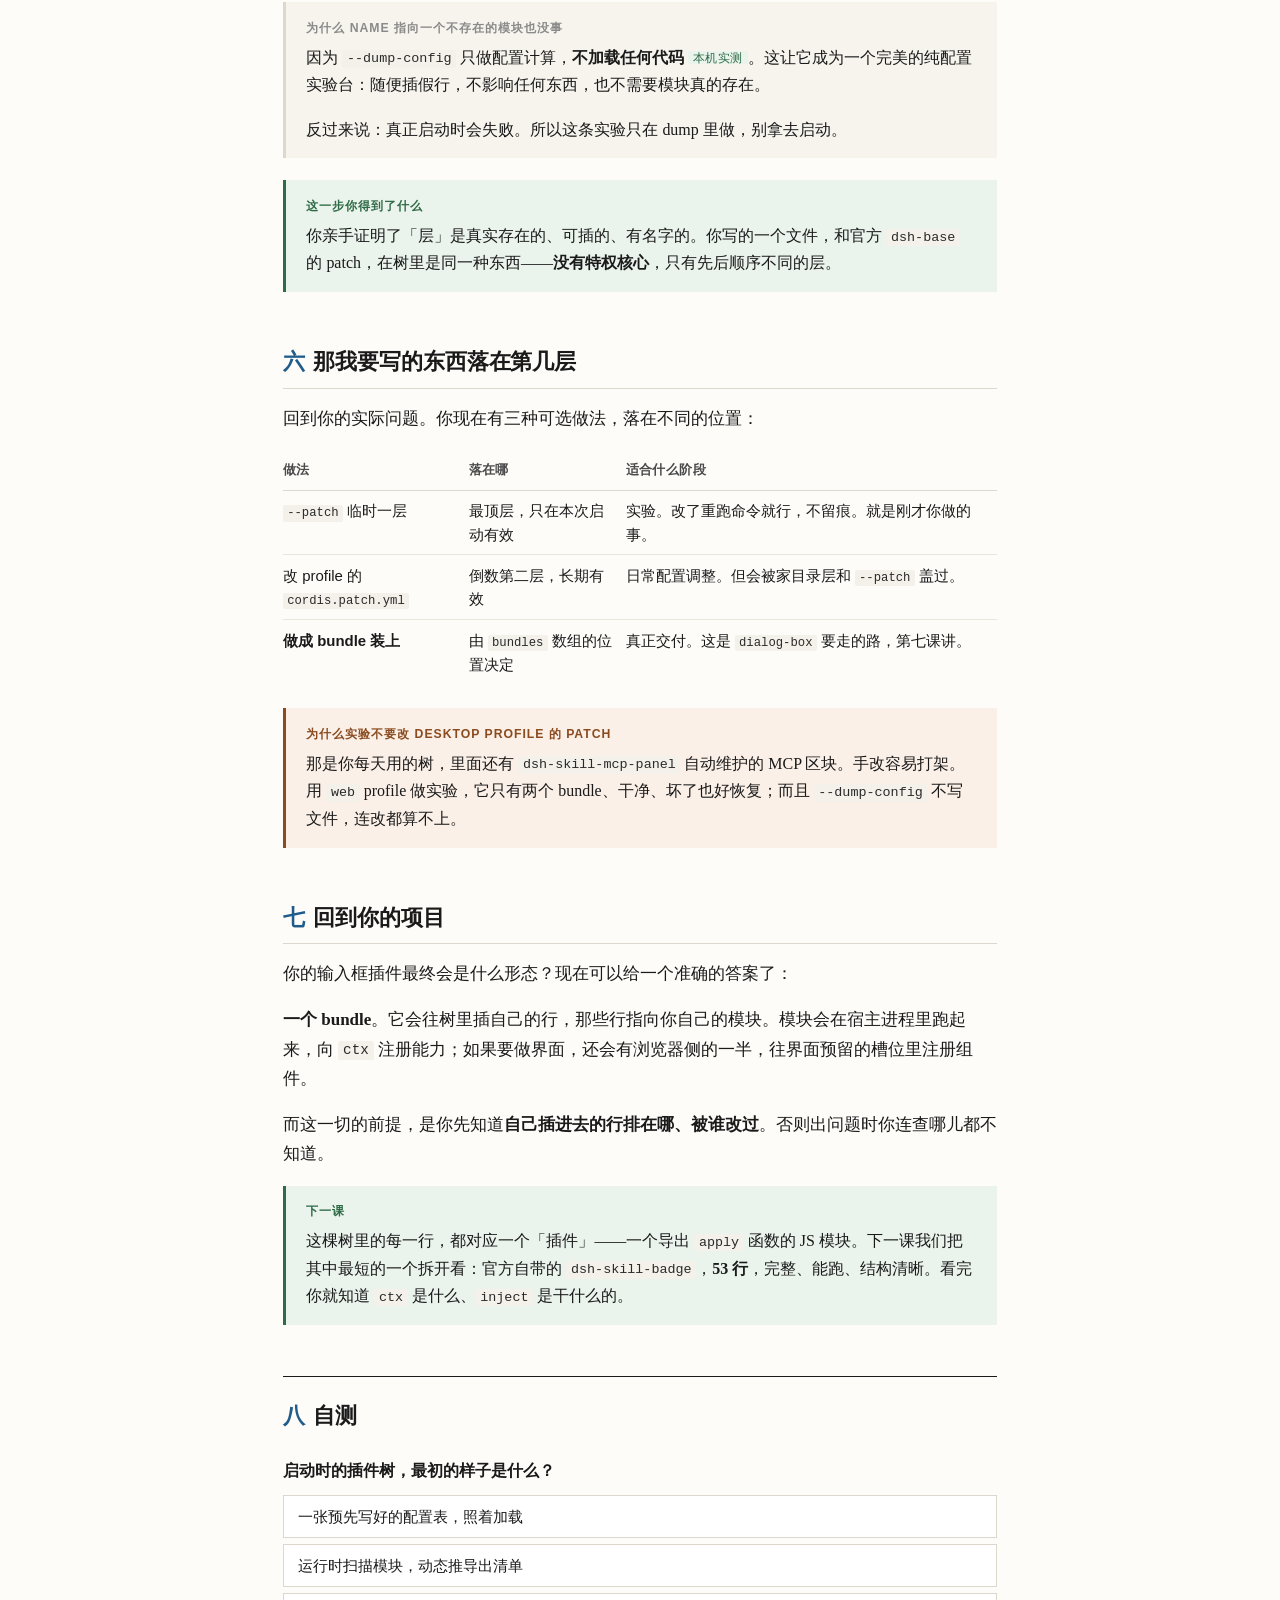
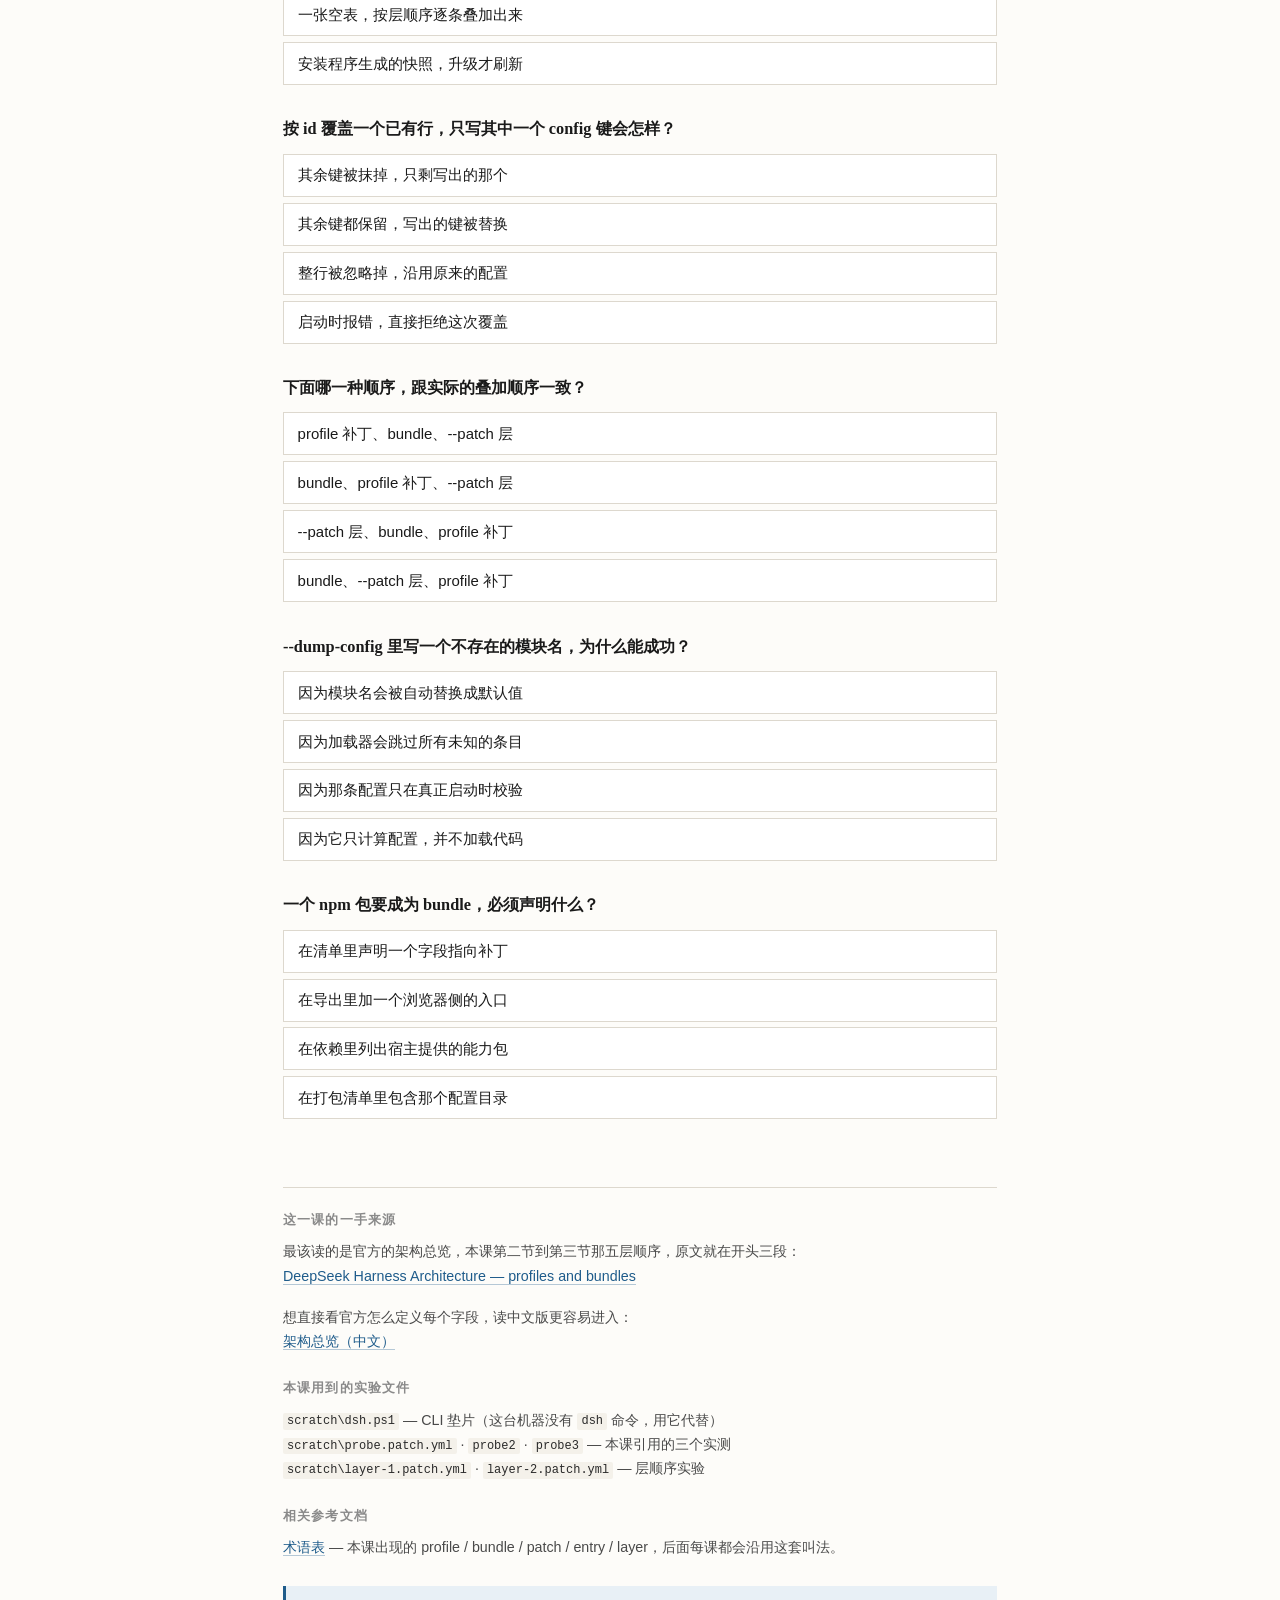
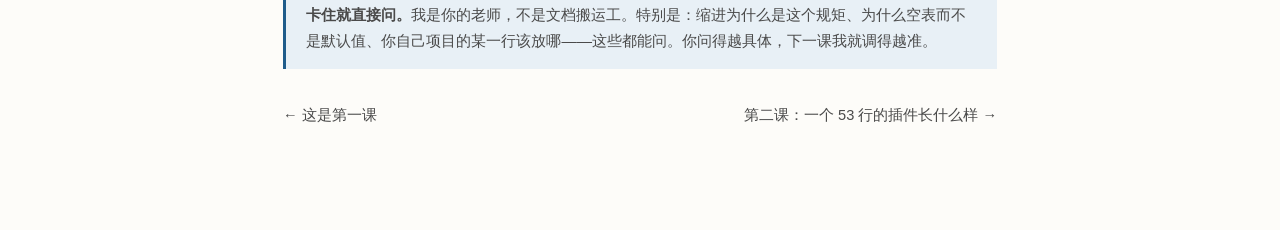
==== commit 91aa2613: "[清理]: 去掉课件里的本机绝对路径 - 具体改动 1: 第一课与学习记录中的本机磁盘路径改为与机器无关的写法或占位符 - 具体改动 2: 实验脚本改为优先读 DSH_EXE 环境变量，仅在未设置时回" ====
--- a/lessons/0001-a-tree-not-a-program.html
+++ b/lessons/0001-a-tree-not-a-program.html
@@ -163,13 +163,13 @@
 
 <p>跑 <code>--patch layer-1 --patch layer-2 --dump-config</code>，树里那一行变成：</p>
 
-<pre><code># == N:\...\layer-1.patch.yml, patched by N:\...\layer-2.patch.yml
+<pre><code># == &lt;你的 teach 目录&gt;\scratch\layer-1.patch.yml, patched by &lt;你的 teach 目录&gt;\scratch\layer-2.patch.yml
 - id: layer-experiment
   name: layer-experiment-not-a-real-module
   config:
     who: second-layer</code></pre>
 
-<p class="code-label">出处：本机 <code>--dump-config</code> 实际输出（第 1230 行起）</p>
+<p class="code-label">出处：本机 <code>--dump-config</code> 实际输出（第 1230 行起）。层名就是那一层所属文件的绝对路径，所以这里用占位符代替我这台机器的路径。</p>
 
 <p>三个信息同时成立：</p>
 
@@ -254,10 +254,10 @@
   </li>
   <li>
     <p>在输出末尾找这一块：</p>
-    <pre><code># == N:\DSH-Plugin-dev\teach\scratch\my-first-layer.patch.yml
+    <pre><code># == &lt;你的 teach 目录&gt;\scratch\my-first-layer.patch.yml
 - id: my-first-row
   name: my-first-row-not-a-real-module</code></pre>
-    <p>找到就是成功。那行 <code># ==</code> 是这一层的名字，它是你的。</p>
+    <p>找到就是成功。那行 <code># ==</code> 是这一层的名字（就是你那个文件的绝对路径），它是你的。路径会和你机器上的实际位置一致，不是下面这串占位符。</p>
   </li>
 </ol>
 
